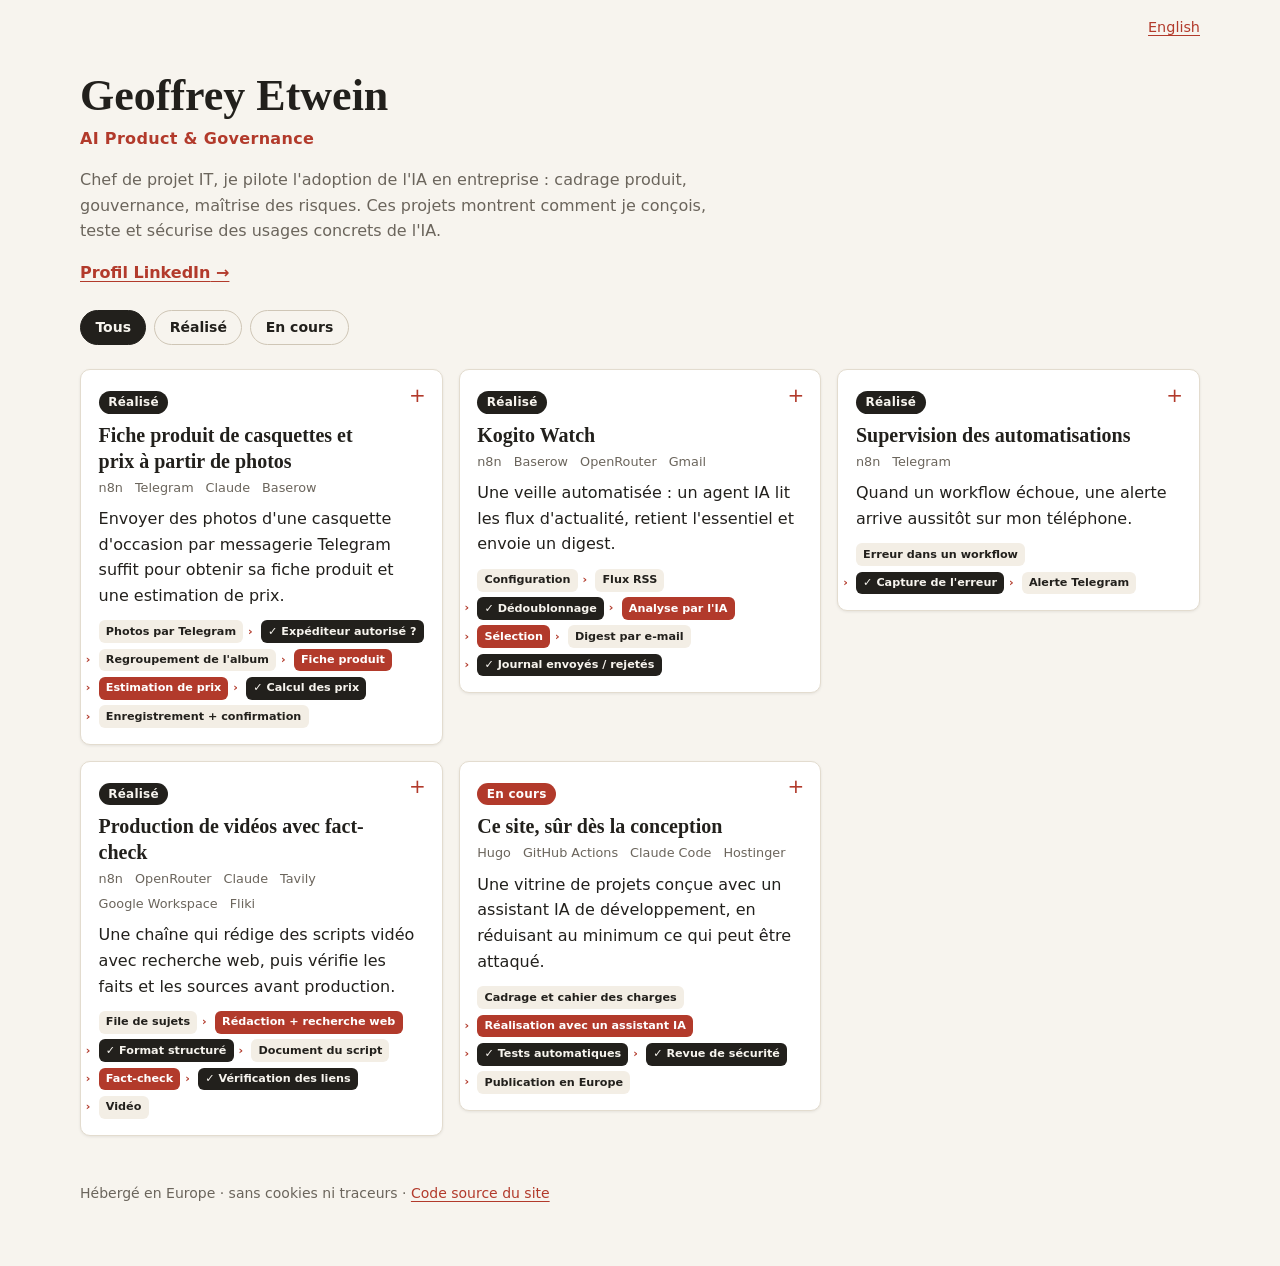
==== fr/index.html @ 40e13b7a "Publication de 9a8e6d4" ====
<!doctype html>
<html lang="fr">
<head>
  <meta charset="utf-8">
  <meta name="viewport" content="width=device-width, initial-scale=1">
  <title>Geoffrey Etwein · AI Product &amp; Governance</title>
  <meta name="description" content="Chef de projet IT, je pilote l&#39;adoption de l&#39;IA en entreprise : cadrage produit, gouvernance, maîtrise des risques. Ces projets montrent comment je conçois, teste et sécurise des usages concrets de l&#39;IA.">
  <meta name="referrer" content="strict-origin-when-cross-origin">
  <link rel="stylesheet" href="/css/site.css">
  <link rel="alternate" hreflang="fr" href="/fr/">
  <link rel="alternate" hreflang="en" href="/en/">
	<meta name="generator" content="Hugo 0.168.0">
</head>
<body>
  <nav class="langue">
    <a href="/en/" hreflang="en" lang="en">English</a>
  </nav>
  <header class="entete">
  <h1>Geoffrey Etwein</h1>
  <p class="entete__titre">AI Product &amp; Governance</p>
  <p class="entete__texte">Chef de projet IT, je pilote l&#39;adoption de l&#39;IA en entreprise : cadrage produit, gouvernance, maîtrise des risques. Ces projets montrent comment je conçois, teste et sécurise des usages concrets de l&#39;IA.</p>
  <a class="entete__lien" href="https://www.linkedin.com/in/geoffrey-etwein/" rel="noopener noreferrer me">Profil LinkedIn</a>
</header>
<main>
  <input type="radio" name="filtre" id="f-tous" class="filtre__choix" checked>
<input type="radio" name="filtre" id="f-realise" class="filtre__choix">
<input type="radio" name="filtre" id="f-en-cours" class="filtre__choix">
<div class="filtre" role="group" aria-label="Filtrer par statut">
  <label for="f-tous">Tous</label>
  <label for="f-realise">Réalisé</label>
  <label for="f-en-cours">En cours</label>
</div>

  <section class="grille">
    <details class="tuile" data-statut="realise">
  <summary class="tuile__resume-bloc">
    <span class="badge badge--realise">Réalisé</span>
    <h2 class="tuile__titre">Fiche produit de casquettes et prix à partir de photos</h2>
    <ul class="outils"><li>n8n</li><li>Telegram</li><li>Claude</li><li>Baserow</li></ul>
    <p class="tuile__resume">Envoyer des photos d&#39;une casquette d&#39;occasion par messagerie Telegram suffit pour obtenir sa fiche produit et une estimation de prix.</p>
    <ol class="schema schema--compact" aria-hidden="true">
  <li class="etape etape--normal">Photos par Telegram</li>
  <li class="etape etape--controle">✓ Expéditeur autorisé ?</li>
  <li class="etape etape--normal">Regroupement de l&#39;album</li>
  <li class="etape etape--ia">Fiche produit</li>
  <li class="etape etape--ia">Estimation de prix</li>
  <li class="etape etape--controle">✓ Calcul des prix</li>
  <li class="etape etape--normal">Enregistrement &#43; confirmation</li>
</ol>

  </summary>
  <div class="tuile__corps">
    <ol class="schema" aria-label="Étapes du projet">
  <li class="etape etape--normal">Photos par Telegram</li>
  <li class="etape etape--controle">✓ Expéditeur autorisé ?</li>
  <li class="etape etape--normal">Regroupement de l&#39;album</li>
  <li class="etape etape--ia">Fiche produit</li>
  <li class="etape etape--ia">Estimation de prix</li>
  <li class="etape etape--controle">✓ Calcul des prix</li>
  <li class="etape etape--normal">Enregistrement &#43; confirmation</li>
</ol>

    <section class="bloc bloc--probleme">
      <h3>Problème</h3>
      <p>Pour un vendeur d&rsquo;articles d&rsquo;occasion, rédiger chaque fiche produit et fixer un prix est long et répétitif.</p>
    </section>
    <section class="bloc bloc--solution">
      <h3>Solution</h3>
      <p>Le vendeur envoie les photos d&rsquo;un article par Telegram. Le workflow attend que tout l&rsquo;album soit reçu, puis un modèle d&rsquo;IA rédige la fiche produit et propose une estimation. Les prix finaux sont calculés par des règles fixes, la fiche est enregistrée en base avec un code interne, et une confirmation est renvoyée au vendeur.</p>
    </section>
    <section class="bloc bloc--risques">
      <h3>Risques &amp; garde-fous</h3>
      <ul>
<li><strong>Accès non autorisé</strong> → seuls les expéditeurs autorisés peuvent déclencher le workflow.</li>
<li><strong>Prix fantaisiste de l&rsquo;IA</strong> → l&rsquo;IA estime, mais le prix final est calculé par des règles déterministes.</li>
<li><strong>Erreur non vue</strong> → le vendeur reçoit une confirmation et garde la main sur la mise en vente.</li>
<li><strong>Données résiduelles</strong> → les données temporaires de l&rsquo;album sont supprimées après traitement.</li>
</ul>
    </section>
    <section class="bloc bloc--resultat">
      <h3>Résultat</h3>
      <p>La création d&rsquo;une fiche passe d&rsquo;une tâche manuelle à un simple envoi de photos, avec un humain qui valide.</p>
    </section>
    <section class="bloc bloc--lecons">
      <h3>Ce que j&#39;en retiens</h3>
      <p>L&rsquo;IA est excellente pour décrire, moins fiable pour chiffrer : la combiner avec des règles explicites donne le meilleur des deux.</p>
    </section>
  </div>
</details>

    <details class="tuile" data-statut="realise">
  <summary class="tuile__resume-bloc">
    <span class="badge badge--realise">Réalisé</span>
    <h2 class="tuile__titre">Kogito Watch</h2>
    <ul class="outils"><li>n8n</li><li>Baserow</li><li>OpenRouter</li><li>Gmail</li></ul>
    <p class="tuile__resume">Une veille automatisée : un agent IA lit les flux d&#39;actualité, retient l&#39;essentiel et envoie un digest.</p>
    <ol class="schema schema--compact" aria-hidden="true">
  <li class="etape etape--normal">Configuration</li>
  <li class="etape etape--normal">Flux RSS</li>
  <li class="etape etape--controle">✓ Dédoublonnage</li>
  <li class="etape etape--ia">Analyse par l&#39;IA</li>
  <li class="etape etape--ia">Sélection</li>
  <li class="etape etape--normal">Digest par e-mail</li>
  <li class="etape etape--controle">✓ Journal envoyés / rejetés</li>
</ol>

  </summary>
  <div class="tuile__corps">
    <ol class="schema" aria-label="Étapes du projet">
  <li class="etape etape--normal">Configuration</li>
  <li class="etape etape--normal">Flux RSS</li>
  <li class="etape etape--controle">✓ Dédoublonnage</li>
  <li class="etape etape--ia">Analyse par l&#39;IA</li>
  <li class="etape etape--ia">Sélection</li>
  <li class="etape etape--normal">Digest par e-mail</li>
  <li class="etape etape--controle">✓ Journal envoyés / rejetés</li>
</ol>

    <section class="bloc bloc--probleme">
      <h3>Problème</h3>
      <p>Suivre l&rsquo;actualité de plusieurs sources prend du temps, et la plupart des articles ne sont pas pertinents.</p>
    </section>
    <section class="bloc bloc--solution">
      <h3>Solution</h3>
      <p>Un workflow planifié lit les sources déclarées dans une base Baserow, écarte les articles déjà traités, puis demande à un modèle de langage d&rsquo;analyser chaque article et de décider s&rsquo;il mérite d&rsquo;être lu. Les articles retenus sont regroupés dans un digest envoyé par e-mail aux destinataires configurés.</p>
    </section>
    <section class="bloc bloc--risques">
      <h3>Risques &amp; garde-fous</h3>
      <ul>
<li><strong>Pertinence mal jugée par l&rsquo;IA</strong> → chaque article rejeté est enregistré avec la décision, ce qui permet de contrôler les choix de l&rsquo;IA a posteriori.</li>
<li><strong>Doublons et répétitions</strong> → les articles déjà envoyés sont mémorisés et filtrés avant l&rsquo;analyse.</li>
<li><strong>Silence ambigu</strong> → un digest vide est envoyé quand rien n&rsquo;est retenu : on sait que la veille a tourné.</li>
<li><strong>Modifications risquées</strong> → sources, destinataires et jour d&rsquo;envoi se règlent dans la base, sans toucher au workflow.</li>
</ul>
    </section>
    <section class="bloc bloc--resultat">
      <h3>Résultat</h3>
      <p>Une veille quotidienne qui tourne seule, avec une trace de chaque décision de l&rsquo;IA.</p>
    </section>
    <section class="bloc bloc--lecons">
      <h3>Ce que j&#39;en retiens</h3>
      <p>Sept versions ont été nécessaires : un agent IA se règle par itérations courtes sur de vraies données. Garder une trace des rejets est ce qui rend l&rsquo;outil digne de confiance.</p>
    </section>
  </div>
</details>

    <details class="tuile" data-statut="realise">
  <summary class="tuile__resume-bloc">
    <span class="badge badge--realise">Réalisé</span>
    <h2 class="tuile__titre">Supervision des automatisations</h2>
    <ul class="outils"><li>n8n</li><li>Telegram</li></ul>
    <p class="tuile__resume">Quand un workflow échoue, une alerte arrive aussitôt sur mon téléphone.</p>
    <ol class="schema schema--compact" aria-hidden="true">
  <li class="etape etape--normal">Erreur dans un workflow</li>
  <li class="etape etape--controle">✓ Capture de l&#39;erreur</li>
  <li class="etape etape--normal">Alerte Telegram</li>
</ol>

  </summary>
  <div class="tuile__corps">
    <ol class="schema" aria-label="Étapes du projet">
  <li class="etape etape--normal">Erreur dans un workflow</li>
  <li class="etape etape--controle">✓ Capture de l&#39;erreur</li>
  <li class="etape etape--normal">Alerte Telegram</li>
</ol>

    <section class="bloc bloc--probleme">
      <h3>Problème</h3>
      <p>Une automatisation qui échoue en silence est pire qu&rsquo;une absence d&rsquo;automatisation : on croit que le travail est fait.</p>
    </section>
    <section class="bloc bloc--solution">
      <h3>Solution</h3>
      <p>Un workflow d&rsquo;erreur dédié est déclenché par n8n dès qu&rsquo;un workflow qui y est rattaché échoue. Il envoie aussitôt une alerte sur Telegram avec le nom du workflow et l&rsquo;erreur.</p>
    </section>
    <section class="bloc bloc--risques">
      <h3>Risques &amp; garde-fous</h3>
      <ul>
<li><strong>Échec silencieux</strong> → chaque erreur d&rsquo;un workflow supervisé produit une alerte immédiate.</li>
<li><strong>Angle mort</strong> → cette alerte ne couvre pas une panne de n8n lui-même : une surveillance externe reste à ajouter.</li>
<li><strong>Diagnostic lent</strong> → l&rsquo;alerte indique quel workflow a échoué et pourquoi.</li>
</ul>
    </section>
    <section class="bloc bloc--resultat">
      <h3>Résultat</h3>
      <p>Les incidents sont signalés dès qu&rsquo;ils surviennent, au lieu d&rsquo;être découverts par hasard.</p>
    </section>
    <section class="bloc bloc--lecons">
      <h3>Ce que j&#39;en retiens</h3>
      <p>La supervision n&rsquo;est pas un ajout de fin de projet : c&rsquo;est la première chose à mettre en place avant d&rsquo;automatiser quoi que ce soit d&rsquo;important.</p>
    </section>
  </div>
</details>

    <details class="tuile" data-statut="realise">
  <summary class="tuile__resume-bloc">
    <span class="badge badge--realise">Réalisé</span>
    <h2 class="tuile__titre">Production de vidéos avec fact-check</h2>
    <ul class="outils"><li>n8n</li><li>OpenRouter</li><li>Claude</li><li>Tavily</li><li>Google Workspace</li><li>Fliki</li></ul>
    <p class="tuile__resume">Une chaîne qui rédige des scripts vidéo avec recherche web, puis vérifie les faits et les sources avant production.</p>
    <ol class="schema schema--compact" aria-hidden="true">
  <li class="etape etape--normal">File de sujets</li>
  <li class="etape etape--ia">Rédaction &#43; recherche web</li>
  <li class="etape etape--controle">✓ Format structuré</li>
  <li class="etape etape--normal">Document du script</li>
  <li class="etape etape--ia">Fact-check</li>
  <li class="etape etape--controle">✓ Vérification des liens</li>
  <li class="etape etape--normal">Vidéo</li>
</ol>

  </summary>
  <div class="tuile__corps">
    <ol class="schema" aria-label="Étapes du projet">
  <li class="etape etape--normal">File de sujets</li>
  <li class="etape etape--ia">Rédaction &#43; recherche web</li>
  <li class="etape etape--controle">✓ Format structuré</li>
  <li class="etape etape--normal">Document du script</li>
  <li class="etape etape--ia">Fact-check</li>
  <li class="etape etape--controle">✓ Vérification des liens</li>
  <li class="etape etape--normal">Vidéo</li>
</ol>

    <section class="bloc bloc--probleme">
      <h3>Problème</h3>
      <p>Produire régulièrement des vidéos pour plusieurs chaînes demande beaucoup de rédaction, et un texte généré par IA peut contenir des erreurs factuelles.</p>
    </section>
    <section class="bloc bloc--solution">
      <h3>Solution</h3>
      <p>Les sujets sont placés dans une file d&rsquo;attente (tableur). Un agent IA rédige le script complet en s&rsquo;appuyant sur une recherche web, au format imposé, puis le dépose dans un document. Un second workflow relit chaque script : un agent vérifie les affirmations, liste ses sources, et chaque lien est testé avant que le script ne passe au statut « vérifié ».</p>
    </section>
    <section class="bloc bloc--risques">
      <h3>Risques &amp; garde-fous</h3>
      <ul>
<li><strong>Hallucinations</strong> → un fact-check séparé de la rédaction, avec sources citées pour chaque fait.</li>
<li><strong>Sources inventées ou mortes</strong> → chaque lien cité est testé automatiquement et son état est consigné.</li>
<li><strong>Sortie inexploitable</strong> → la réponse de l&rsquo;IA doit respecter un format structuré ; en cas d&rsquo;échec, une alerte est envoyée.</li>
<li><strong>Perte de suivi</strong> → chaque sujet porte un statut (à faire, en cours, terminé, vérifié).</li>
</ul>
    </section>
    <section class="bloc bloc--resultat">
      <h3>Résultat</h3>
      <p>Une chaîne de production où chaque script est rédigé, tracé et vérifié avant de devenir une vidéo.</p>
    </section>
    <section class="bloc bloc--lecons">
      <h3>Ce que j&#39;en retiens</h3>
      <p>La première version comptait 26 nœuds et était fragile ; la version simplifiée à 17 nœuds est plus simple à maintenir. Séparer « rédiger » et « vérifier » en deux agents distincts est un principe que je réutiliserais partout.</p>
    </section>
  </div>
</details>

    <details class="tuile" data-statut="en-cours">
  <summary class="tuile__resume-bloc">
    <span class="badge badge--en-cours">En cours</span>
    <h2 class="tuile__titre">Ce site, sûr dès la conception</h2>
    <ul class="outils"><li>Hugo</li><li>GitHub Actions</li><li>Claude Code</li><li>Hostinger</li></ul>
    <p class="tuile__resume">Une vitrine de projets conçue avec un assistant IA de développement, en réduisant au minimum ce qui peut être attaqué.</p>
    <ol class="schema schema--compact" aria-hidden="true">
  <li class="etape etape--normal">Cadrage et cahier des charges</li>
  <li class="etape etape--ia">Réalisation avec un assistant IA</li>
  <li class="etape etape--controle">✓ Tests automatiques</li>
  <li class="etape etape--controle">✓ Revue de sécurité</li>
  <li class="etape etape--normal">Publication en Europe</li>
</ol>

  </summary>
  <div class="tuile__corps">
    <ol class="schema" aria-label="Étapes du projet">
  <li class="etape etape--normal">Cadrage et cahier des charges</li>
  <li class="etape etape--ia">Réalisation avec un assistant IA</li>
  <li class="etape etape--controle">✓ Tests automatiques</li>
  <li class="etape etape--controle">✓ Revue de sécurité</li>
  <li class="etape etape--normal">Publication en Europe</li>
</ol>

    <section class="bloc bloc--probleme">
      <h3>Problème</h3>
      <p>Présenter mes projets à des recruteurs sans que la vitrine elle-même devienne un risque, au moment où les failles liées à l&rsquo;IA et à la chaîne logicielle se multiplient.</p>
    </section>
    <section class="bloc bloc--solution">
      <h3>Solution</h3>
      <p>Un site statique bilingue généré par Hugo : chaque projet est un simple fichier texte, vérifié automatiquement avant publication. Le site est conçu et réalisé avec un assistant IA de développement, encadré par un cahier des charges, des tests et une revue de sécurité.</p>
    </section>
    <section class="bloc bloc--risques">
      <h3>Risques &amp; garde-fous</h3>
      <ul>
<li><strong>Chaîne d&rsquo;approvisionnement logicielle</strong> → un seul outil de génération, sans dépendances npm ; versions figées et vérifiées par empreinte.</li>
<li><strong>Injection de code (XSS)</strong> → aucun JavaScript et une politique de sécurité (CSP) qui interdit tout script.</li>
<li><strong>Exposition de données</strong> → aucun formulaire, cookie ni traceur ; aucune donnée interne publiée, avec un contrôle automatique.</li>
<li><strong>Code produit par l&rsquo;IA</strong> → chaque étape est testée avant d&rsquo;être acceptée, puis l&rsquo;ensemble est relu.</li>
</ul>
    </section>
    <section class="bloc bloc--resultat">
      <h3>Résultat</h3>
      <p>Site terminé et testé localement ; mise en ligne en Europe à venir.</p>
    </section>
  </div>
</details>

  </section>
</main>
<footer class="pied">
  <p>Hébergé en Europe · sans cookies ni traceurs · <a href="https://github.com/Djoff/portfolio-ia" rel="noopener noreferrer">Code source du site</a></p>
</footer>

</body>
</html>
---- css/site.css ----
/* Portfolio IA — style « éditorial suisse ».
   Aucune police téléchargée, aucune ressource externe (voir la CSP dans .htaccess). */

:root {
  --fond: #f7f4ee;
  --texte: #22201c;
  --texte-doux: #6b655c;
  --accent: #b23a2b;
  --sur-accent: #ffffff;
  --tuile: #ffffff;
  --etape: #f3eee5;
  --controle: #22201c;
  --sur-controle: #f7f4ee;
  --bordure: #e3dccf;
  --pointilles: #cfc6b6;
  --encadre: #faf6f0;
  --ombre: 0 1px 3px rgba(0, 0, 0, 0.08);

  --serif: Georgia, "Times New Roman", serif;
  --sans: system-ui, -apple-system, "Segoe UI", Roboto, sans-serif;

  color-scheme: light dark;
}

@media (prefers-color-scheme: dark) {
  :root {
    --fond: #1c1a17;
    --texte: #ece6db;
    --texte-doux: #b3ab9e;
    --accent: #e07a62;
    --sur-accent: #1c1a17;
    --tuile: #24211d;
    --etape: #2f2b25;
    --controle: #ece6db;
    --sur-controle: #1c1a17;
    --bordure: #3a352e;
    --pointilles: #4a443b;
    --encadre: #2a2621;
    --ombre: none;
  }
}

*,
*::before,
*::after {
  box-sizing: border-box;
}

body {
  margin: 0;
  background: var(--fond);
  color: var(--texte);
  font-family: var(--sans);
  font-size: 1rem;
  line-height: 1.6;
  -webkit-text-size-adjust: 100%;
}

a {
  color: var(--accent);
  text-underline-offset: 0.2em;
}

:focus-visible {
  outline: 3px solid var(--accent);
  outline-offset: 3px;
  border-radius: 4px;
}

/* ---------- Mise en page ---------- */

.langue,
.entete,
main,
.pied {
  max-width: 72rem;
  margin-inline: auto;
  padding-inline: 1rem;
}

.langue {
  display: flex;
  justify-content: flex-end;
  padding-top: 1rem;
  font-size: 0.9rem;
}

.entete {
  padding-block: 2rem 1.5rem;
}

.entete h1 {
  font-family: var(--serif);
  font-weight: 600;
  font-size: clamp(2rem, 6vw, 2.75rem);
  line-height: 1.15;
  margin: 0;
}

.entete__titre {
  margin: 0.25rem 0 0;
  color: var(--accent);
  font-weight: 600;
  letter-spacing: 0.02em;
}

.entete__texte {
  max-width: 40rem;
  margin: 1rem 0;
  color: var(--texte-doux);
}

.entete__lien {
  font-weight: 600;
}

.entete__lien::after {
  content: " →";
}

.pied {
  padding-block: 2rem 3rem;
  color: var(--texte-doux);
  font-size: 0.875rem;
}

/* ---------- Filtre (CSS pur) ---------- */

.filtre__choix {
  position: absolute;
  width: 1px;
  height: 1px;
  overflow: hidden;
  clip-path: inset(50%);
  white-space: nowrap;
}

.filtre {
  display: flex;
  flex-wrap: wrap;
  gap: 0.5rem;
  margin-bottom: 1.5rem;
}

.filtre label {
  cursor: pointer;
  padding: 0.35rem 0.9rem;
  border: 1px solid var(--pointilles);
  border-radius: 999px;
  font-size: 0.875rem;
  font-weight: 600;
}

#f-tous:checked ~ .filtre label[for="f-tous"],
#f-realise:checked ~ .filtre label[for="f-realise"],
#f-en-cours:checked ~ .filtre label[for="f-en-cours"],
#f-a-venir:checked ~ .filtre label[for="f-a-venir"] {
  background: var(--texte);
  border-color: var(--texte);
  color: var(--fond);
}

#f-tous:focus-visible ~ .filtre label[for="f-tous"],
#f-realise:focus-visible ~ .filtre label[for="f-realise"],
#f-en-cours:focus-visible ~ .filtre label[for="f-en-cours"],
#f-a-venir:focus-visible ~ .filtre label[for="f-a-venir"] {
  outline: 3px solid var(--accent);
  outline-offset: 3px;
}

#f-realise:checked ~ .grille .tuile:not([data-statut="realise"]),
#f-en-cours:checked ~ .grille .tuile:not([data-statut="en-cours"]),
#f-a-venir:checked ~ .grille .tuile:not([data-statut="a-venir"]) {
  display: none;
}

/* ---------- Grille et tuiles ---------- */

.grille {
  display: grid;
  grid-template-columns: repeat(auto-fill, minmax(min(18rem, 100%), 1fr));
  gap: 1rem;
  align-items: start;
}

.tuile {
  background: var(--tuile);
  border: 1px solid var(--bordure);
  border-radius: 10px;
  box-shadow: var(--ombre);
  min-width: 0;
}

.tuile[open] {
  grid-column: 1 / -1;
}

.tuile[data-statut="a-venir"] {
  background: transparent;
  border-style: dashed;
  border-color: var(--pointilles);
  box-shadow: none;
}

.tuile summary {
  display: block;
  list-style: none;
  cursor: pointer;
  padding: 1.1rem 1.1rem 1rem;
  position: relative;
}

.tuile summary::-webkit-details-marker {
  display: none;
}

.tuile summary::after {
  content: "+";
  position: absolute;
  top: 0.9rem;
  right: 1rem;
  font-size: 1.25rem;
  line-height: 1;
  color: var(--accent);
}

.tuile[open] summary::after {
  content: "−";
}

.tuile[open] .schema--compact {
  display: none;
}

.tuile__titre {
  font-family: var(--serif);
  font-weight: 600;
  font-size: 1.25rem;
  line-height: 1.3;
  margin: 0.5rem 2rem 0.25rem 0;
  overflow-wrap: anywhere;
}

.tuile__resume {
  margin: 0.5rem 0 0;
}

.badge {
  display: inline-block;
  padding: 0.1rem 0.6rem;
  border-radius: 999px;
  font-size: 0.75rem;
  font-weight: 700;
  letter-spacing: 0.02em;
}

.badge--realise {
  background: var(--texte);
  color: var(--fond);
}

.badge--en-cours {
  background: var(--accent);
  color: var(--sur-accent);
}

.badge--a-venir {
  border: 1px solid var(--pointilles);
  color: var(--texte-doux);
}

.outils {
  display: flex;
  flex-wrap: wrap;
  gap: 0.25rem 0.75rem;
  list-style: none;
  margin: 0;
  padding: 0;
  font-size: 0.8rem;
  color: var(--texte-doux);
}

.tuile__corps {
  padding: 0 1.1rem 1.25rem;
  max-width: 48rem;
}

/* ---------- Schéma des étapes ---------- */

.schema {
  display: flex;
  flex-wrap: wrap;
  gap: 0.5rem 1.4rem;
  list-style: none;
  margin: 1rem 0;
  padding: 0;
}

.etape {
  position: relative;
  padding: 0.35rem 0.7rem;
  border-radius: 6px;
  background: var(--etape);
  font-size: 0.85rem;
  font-weight: 600;
  overflow-wrap: anywhere;
}

.etape + .etape::before {
  content: "›";
  position: absolute;
  left: -1rem;
  top: 50%;
  transform: translateY(-50%);
  color: var(--accent);
  font-weight: 700;
}

.etape--ia {
  background: var(--accent);
  color: var(--sur-accent);
}

.etape--controle {
  background: var(--controle);
  color: var(--sur-controle);
}

.schema--compact {
  gap: 0.35rem 1.1rem;
  margin: 0.75rem 0 0;
}

.schema--compact .etape {
  padding: 0.15rem 0.45rem;
  font-size: 0.7rem;
}

.schema--compact .etape + .etape::before {
  left: -0.8rem;
}

/* ---------- Sections du détail ---------- */

.bloc {
  margin-top: 1rem;
}

.bloc h3 {
  margin: 0 0 0.25rem;
  font-size: 0.75rem;
  letter-spacing: 0.08em;
  text-transform: uppercase;
  color: var(--accent);
}

.bloc p {
  margin: 0 0 0.5rem;
}

.bloc--risques {
  border-left: 3px solid var(--accent);
  background: var(--encadre);
  padding: 0.6rem 0.9rem;
  border-radius: 0 6px 6px 0;
}

@media (prefers-reduced-motion: reduce) {
  *,
  *::before,
  *::after {
    transition: none !important;
    animation: none !important;
    scroll-behavior: auto !important;
  }
}
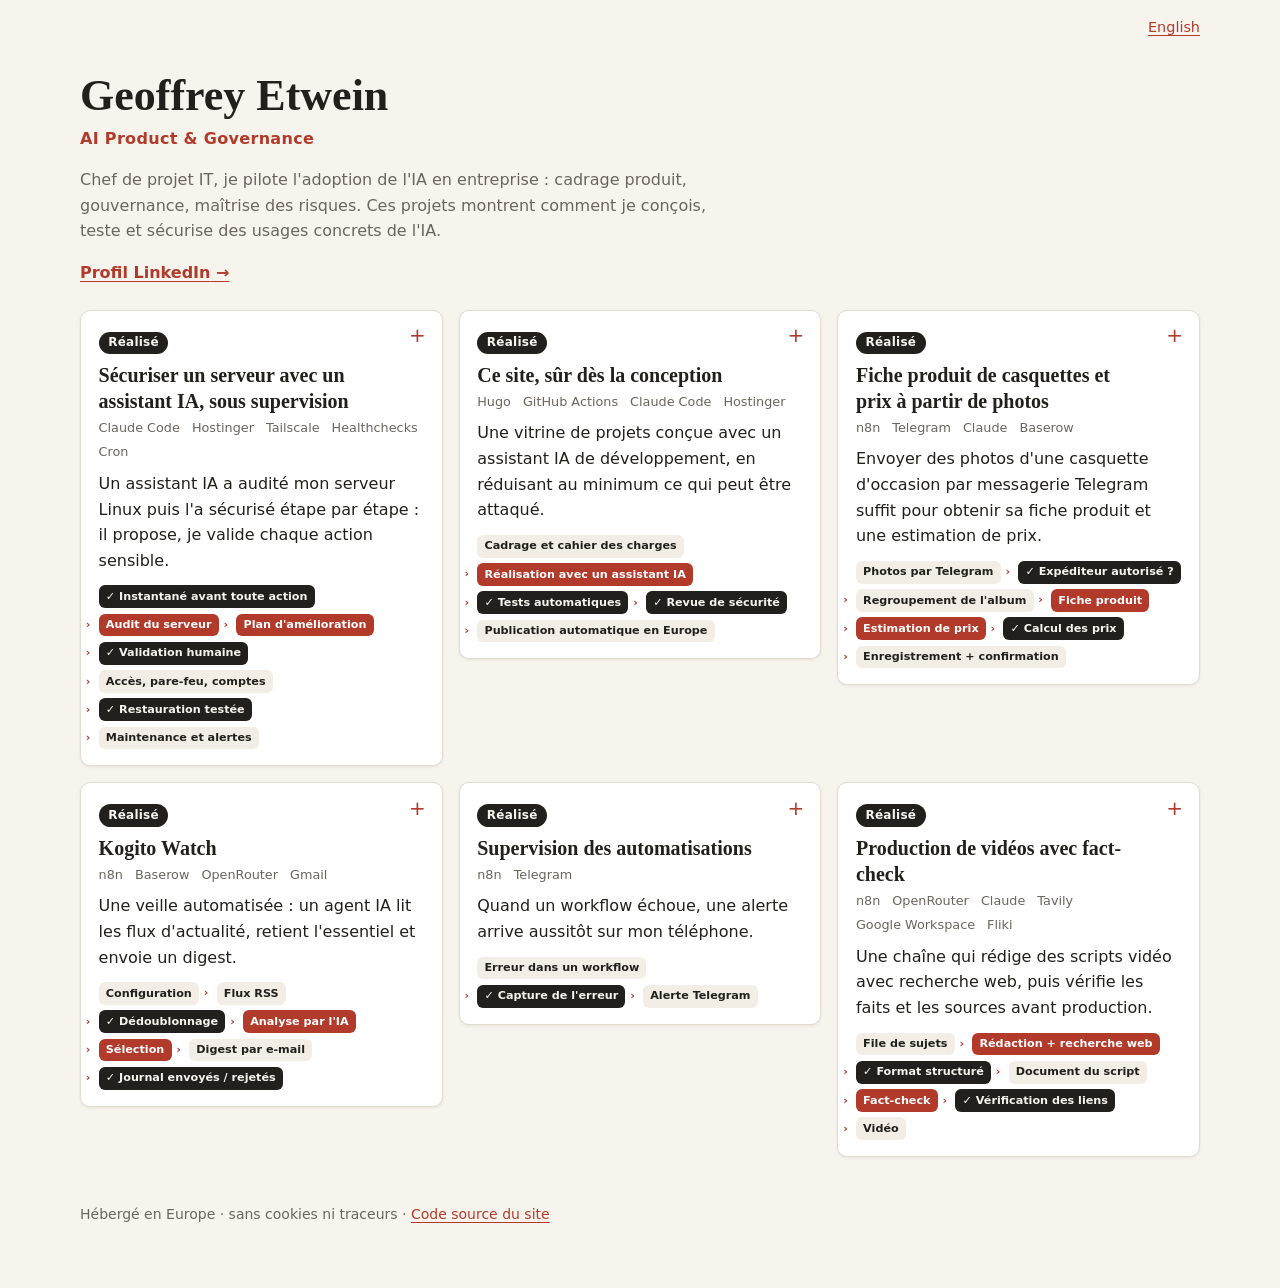
==== commit 087fa9e2: "Publication de 01f15c4" ====
--- a/fr/index.html
+++ b/fr/index.html
@@ -22,16 +22,120 @@
   <a class="entete__lien" href="https://www.linkedin.com/in/geoffrey-etwein/" rel="noopener noreferrer me">Profil LinkedIn</a>
 </header>
 <main>
-  <input type="radio" name="filtre" id="f-tous" class="filtre__choix" checked>
-<input type="radio" name="filtre" id="f-realise" class="filtre__choix">
-<input type="radio" name="filtre" id="f-en-cours" class="filtre__choix">
-<div class="filtre" role="group" aria-label="Filtrer par statut">
-  <label for="f-tous">Tous</label>
-  <label for="f-realise">Réalisé</label>
-  <label for="f-en-cours">En cours</label>
-</div>
-
   <section class="grille">
+    <details class="tuile" data-statut="realise">
+  <summary class="tuile__resume-bloc">
+    <span class="badge badge--realise">Réalisé</span>
+    <h2 class="tuile__titre">Sécuriser un serveur avec un assistant IA, sous supervision</h2>
+    <ul class="outils"><li>Claude Code</li><li>Hostinger</li><li>Tailscale</li><li>Healthchecks</li><li>Cron</li></ul>
+    <p class="tuile__resume">Un assistant IA a audité mon serveur Linux puis l&#39;a sécurisé étape par étape : il propose, je valide chaque action sensible.</p>
+    <ol class="schema schema--compact" aria-hidden="true">
+  <li class="etape etape--controle">✓ Instantané avant toute action</li>
+  <li class="etape etape--ia">Audit du serveur</li>
+  <li class="etape etape--ia">Plan d&#39;amélioration</li>
+  <li class="etape etape--controle">✓ Validation humaine</li>
+  <li class="etape etape--normal">Accès, pare-feu, comptes</li>
+  <li class="etape etape--controle">✓ Restauration testée</li>
+  <li class="etape etape--normal">Maintenance et alertes</li>
+</ol>
+
+  </summary>
+  <div class="tuile__corps">
+    <ol class="schema" aria-label="Étapes du projet">
+  <li class="etape etape--controle">✓ Instantané avant toute action</li>
+  <li class="etape etape--ia">Audit du serveur</li>
+  <li class="etape etape--ia">Plan d&#39;amélioration</li>
+  <li class="etape etape--controle">✓ Validation humaine</li>
+  <li class="etape etape--normal">Accès, pare-feu, comptes</li>
+  <li class="etape etape--controle">✓ Restauration testée</li>
+  <li class="etape etape--normal">Maintenance et alertes</li>
+</ol>
+
+    <section class="bloc bloc--probleme">
+      <h3>Problème</h3>
+      <p>Mon serveur héberge mes automatisations (n8n, Baserow), mais je maîtrise peu l&rsquo;administration Linux et les bonnes pratiques de sécurité. L&rsquo;audit l&rsquo;a confirmé : accès d&rsquo;administration ouvert à tout Internet, connexion par mot de passe acceptée, pare-feu inactif, deux comptes administrateurs et 62 mises à jour en attente.</p>
+    </section>
+    <section class="bloc bloc--solution">
+      <h3>Solution</h3>
+      <p>Un assistant IA de développement a pris la main sur le serveur, sous ma supervision. Il a d&rsquo;abord réalisé un audit en lecture seule, puis proposé un plan d&rsquo;amélioration, appliqué étape par étape après ma validation :</p>
+<ul>
+<li>accès d&rsquo;administration uniquement par un réseau privé, avec une clé et sans mot de passe ; les tentatives répétées sont bloquées automatiquement ;</li>
+<li>pare-feu actif : seuls le trafic web et le réseau privé passent ;</li>
+<li>un seul compte administrateur, le compte d&rsquo;origine étant désactivé ;</li>
+<li>sauvegardes hors site vérifiées chaque semaine, et restauration réellement testée ;</li>
+<li>mises à jour installées automatiquement tous les 15 jours, avec une alerte si une tâche échoue ou ne se lance pas.</li>
+</ul>
+    </section>
+    <section class="bloc bloc--risques">
+      <h3>Risques &amp; garde-fous</h3>
+      <ul>
+<li><strong>Action destructrice de l&rsquo;IA</strong> → l&rsquo;IA propose et j&rsquo;approuve chaque étape cruciale ; un instantané complet du serveur est pris avant toute modification.</li>
+<li><strong>Perte d&rsquo;accès au serveur</strong> → chaque nouvel accès est testé avant de fermer l&rsquo;ancien ; un accès de secours reste possible par la console de l&rsquo;hébergeur.</li>
+<li><strong>Fuite de secrets</strong> → aucun mot de passe ni aucune clé n&rsquo;est transmis à l&rsquo;IA : je les saisis moi-même dans le terminal.</li>
+<li><strong>Service interrompu</strong> → les scripts s&rsquo;arrêtent au moindre doute, sans rien modifier ; n8n et Baserow sont contrôlés après chaque étape.</li>
+<li><strong>Faux sentiment de sécurité</strong> → une sauvegarde n&rsquo;est jugée fiable qu&rsquo;après une vraie restauration ; une alerte se déclenche si une tâche automatique échoue ou se tait.</li>
+</ul>
+    </section>
+    <section class="bloc bloc--resultat">
+      <h3>Résultat</h3>
+      <p>En une séance, le serveur est passé d&rsquo;exposé à durci, sans interruption notable de service. Il se maintient désormais à jour tout seul, et je suis prévenu si quelque chose cloche.</p>
+    </section>
+    <section class="bloc bloc--lecons">
+      <h3>Ce que j&#39;en retiens</h3>
+      <p>Une IA peut compenser un manque de compétences techniques, à condition de garder la décision. En validant chaque étape, j&rsquo;ai aussi compris ce qui était fait, et pourquoi.</p>
+    </section>
+  </div>
+</details>
+
+    <details class="tuile" data-statut="realise">
+  <summary class="tuile__resume-bloc">
+    <span class="badge badge--realise">Réalisé</span>
+    <h2 class="tuile__titre">Ce site, sûr dès la conception</h2>
+    <ul class="outils"><li>Hugo</li><li>GitHub Actions</li><li>Claude Code</li><li>Hostinger</li></ul>
+    <p class="tuile__resume">Une vitrine de projets conçue avec un assistant IA de développement, en réduisant au minimum ce qui peut être attaqué.</p>
+    <ol class="schema schema--compact" aria-hidden="true">
+  <li class="etape etape--normal">Cadrage et cahier des charges</li>
+  <li class="etape etape--ia">Réalisation avec un assistant IA</li>
+  <li class="etape etape--controle">✓ Tests automatiques</li>
+  <li class="etape etape--controle">✓ Revue de sécurité</li>
+  <li class="etape etape--normal">Publication automatique en Europe</li>
+</ol>
+
+  </summary>
+  <div class="tuile__corps">
+    <ol class="schema" aria-label="Étapes du projet">
+  <li class="etape etape--normal">Cadrage et cahier des charges</li>
+  <li class="etape etape--ia">Réalisation avec un assistant IA</li>
+  <li class="etape etape--controle">✓ Tests automatiques</li>
+  <li class="etape etape--controle">✓ Revue de sécurité</li>
+  <li class="etape etape--normal">Publication automatique en Europe</li>
+</ol>
+
+    <section class="bloc bloc--probleme">
+      <h3>Problème</h3>
+      <p>Présenter mes projets à des recruteurs sans que la vitrine elle-même devienne un risque, au moment où les failles liées à l&rsquo;IA et à la chaîne logicielle se multiplient.</p>
+    </section>
+    <section class="bloc bloc--solution">
+      <h3>Solution</h3>
+      <p>Un site statique bilingue généré par Hugo : chaque projet est un simple fichier texte, vérifié automatiquement avant publication. Le site est conçu et réalisé avec un assistant IA de développement, encadré par un cahier des charges, des tests et une revue de sécurité. La publication est automatique : chaque modification est testée, puis mise en ligne sans intervention manuelle.</p>
+    </section>
+    <section class="bloc bloc--risques">
+      <h3>Risques &amp; garde-fous</h3>
+      <ul>
+<li><strong>Chaîne d&rsquo;approvisionnement logicielle</strong> → un seul outil de génération, sans dépendances npm ; versions figées et vérifiées par empreinte.</li>
+<li><strong>Injection de code (XSS)</strong> → aucun JavaScript et une politique de sécurité (CSP) qui interdit tout script.</li>
+<li><strong>Exposition de données</strong> → aucun formulaire, cookie ni traceur ; aucune donnée interne publiée, avec un contrôle automatique.</li>
+<li><strong>Code produit par l&rsquo;IA</strong> → chaque étape est testée avant d&rsquo;être acceptée, puis l&rsquo;ensemble est relu.</li>
+<li><strong>Mise en ligne d&rsquo;une version défaillante</strong> → la publication n&rsquo;a lieu que si tous les tests sont verts ; sinon, l&rsquo;ancienne version reste en ligne. L&rsquo;hébergeur lit le site publié, sans aucun accès en écriture au code.</li>
+</ul>
+    </section>
+    <section class="bloc bloc--resultat">
+      <h3>Résultat</h3>
+      <p>Site en ligne, noté A+ par securityheaders.com et Mozilla Observatory. Ajouter un projet revient à déposer un fichier texte : il est en ligne une à deux minutes plus tard.</p>
+    </section>
+  </div>
+</details>
+
     <details class="tuile" data-statut="realise">
   <summary class="tuile__resume-bloc">
     <span class="badge badge--realise">Réalisé</span>
@@ -247,54 +351,6 @@
   </div>
 </details>
 
-    <details class="tuile" data-statut="en-cours">
-  <summary class="tuile__resume-bloc">
-    <span class="badge badge--en-cours">En cours</span>
-    <h2 class="tuile__titre">Ce site, sûr dès la conception</h2>
-    <ul class="outils"><li>Hugo</li><li>GitHub Actions</li><li>Claude Code</li><li>Hostinger</li></ul>
-    <p class="tuile__resume">Une vitrine de projets conçue avec un assistant IA de développement, en réduisant au minimum ce qui peut être attaqué.</p>
-    <ol class="schema schema--compact" aria-hidden="true">
-  <li class="etape etape--normal">Cadrage et cahier des charges</li>
-  <li class="etape etape--ia">Réalisation avec un assistant IA</li>
-  <li class="etape etape--controle">✓ Tests automatiques</li>
-  <li class="etape etape--controle">✓ Revue de sécurité</li>
-  <li class="etape etape--normal">Publication en Europe</li>
-</ol>
-
-  </summary>
-  <div class="tuile__corps">
-    <ol class="schema" aria-label="Étapes du projet">
-  <li class="etape etape--normal">Cadrage et cahier des charges</li>
-  <li class="etape etape--ia">Réalisation avec un assistant IA</li>
-  <li class="etape etape--controle">✓ Tests automatiques</li>
-  <li class="etape etape--controle">✓ Revue de sécurité</li>
-  <li class="etape etape--normal">Publication en Europe</li>
-</ol>
-
-    <section class="bloc bloc--probleme">
-      <h3>Problème</h3>
-      <p>Présenter mes projets à des recruteurs sans que la vitrine elle-même devienne un risque, au moment où les failles liées à l&rsquo;IA et à la chaîne logicielle se multiplient.</p>
-    </section>
-    <section class="bloc bloc--solution">
-      <h3>Solution</h3>
-      <p>Un site statique bilingue généré par Hugo : chaque projet est un simple fichier texte, vérifié automatiquement avant publication. Le site est conçu et réalisé avec un assistant IA de développement, encadré par un cahier des charges, des tests et une revue de sécurité.</p>
-    </section>
-    <section class="bloc bloc--risques">
-      <h3>Risques &amp; garde-fous</h3>
-      <ul>
-<li><strong>Chaîne d&rsquo;approvisionnement logicielle</strong> → un seul outil de génération, sans dépendances npm ; versions figées et vérifiées par empreinte.</li>
-<li><strong>Injection de code (XSS)</strong> → aucun JavaScript et une politique de sécurité (CSP) qui interdit tout script.</li>
-<li><strong>Exposition de données</strong> → aucun formulaire, cookie ni traceur ; aucune donnée interne publiée, avec un contrôle automatique.</li>
-<li><strong>Code produit par l&rsquo;IA</strong> → chaque étape est testée avant d&rsquo;être acceptée, puis l&rsquo;ensemble est relu.</li>
-</ul>
-    </section>
-    <section class="bloc bloc--resultat">
-      <h3>Résultat</h3>
-      <p>Site terminé et testé localement ; mise en ligne en Europe à venir.</p>
-    </section>
-  </div>
-</details>
-
   </section>
 </main>
 <footer class="pied">
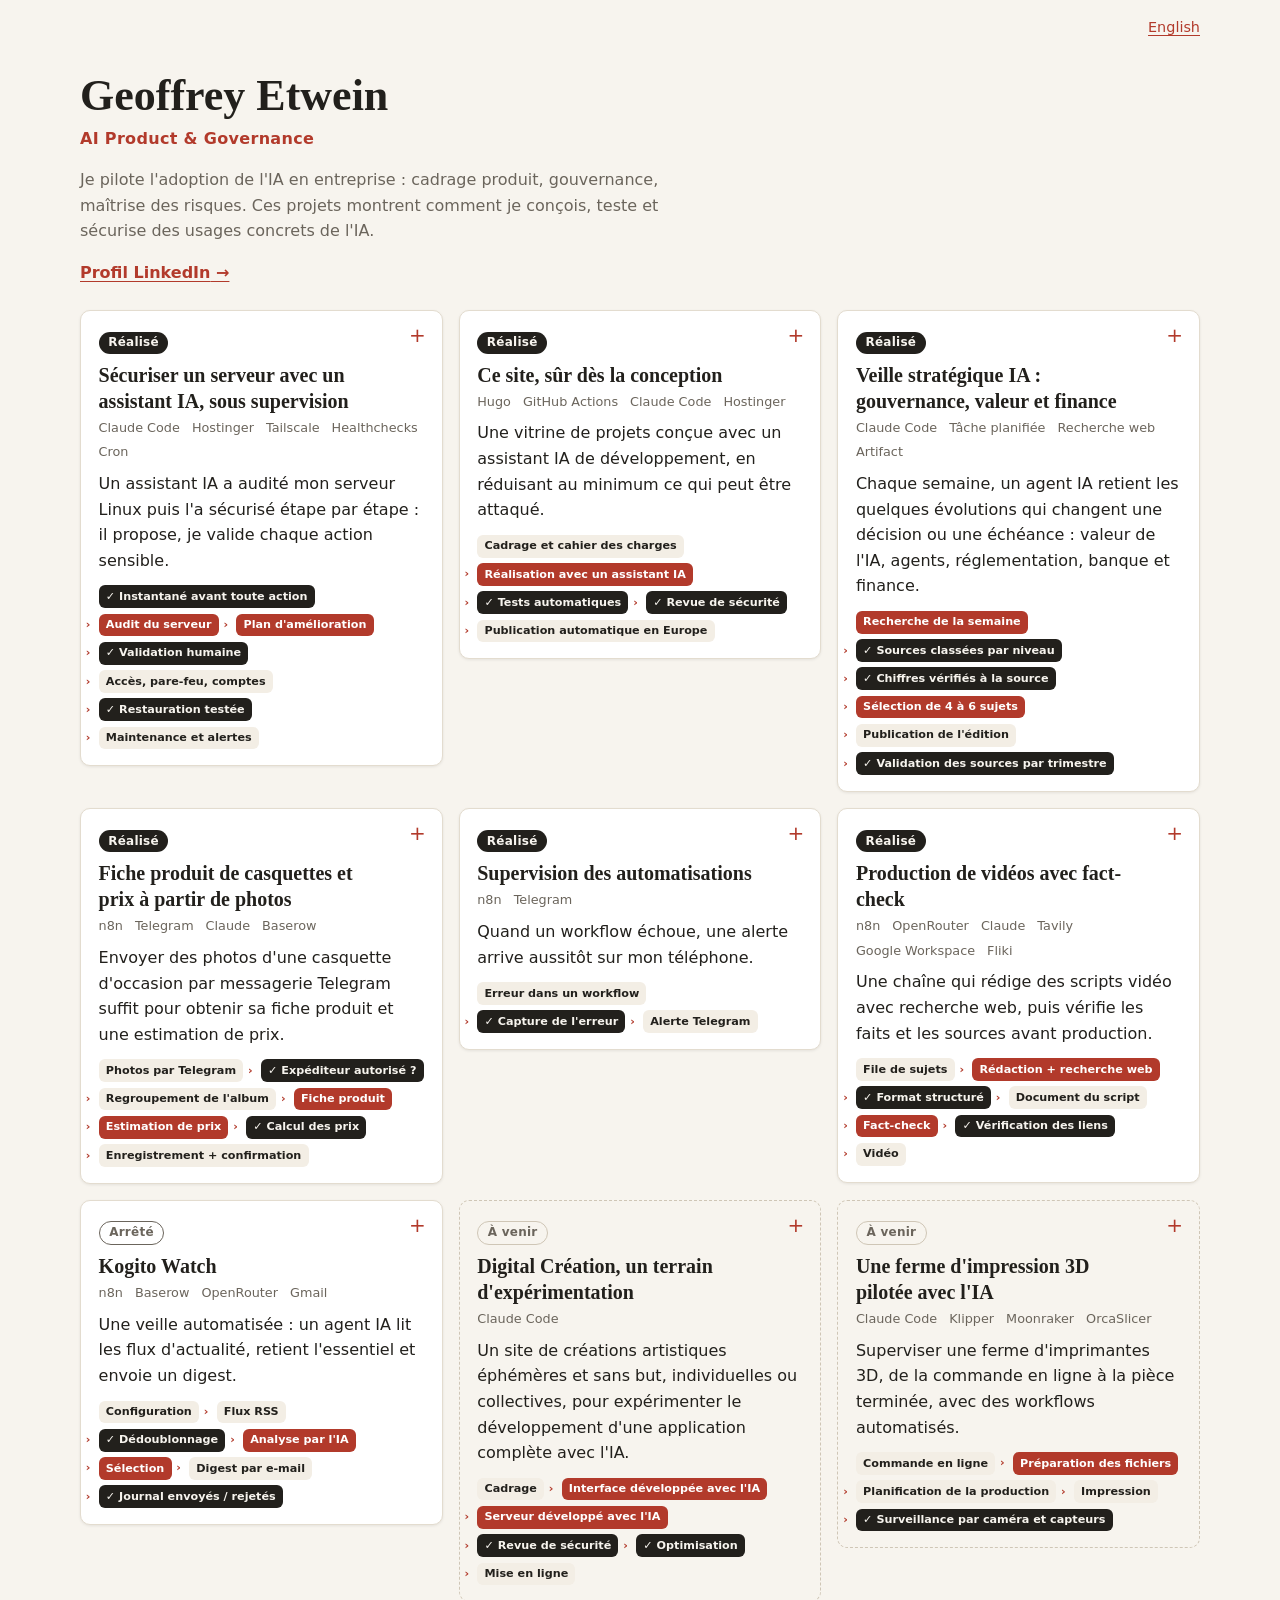
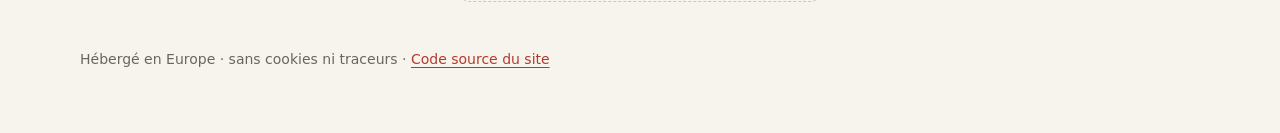
==== commit 5481eca4: "Publication de 3d59991" ====
--- a/fr/index.html
+++ b/fr/index.html
@@ -4,7 +4,7 @@
   <meta charset="utf-8">
   <meta name="viewport" content="width=device-width, initial-scale=1">
   <title>Geoffrey Etwein · AI Product &amp; Governance</title>
-  <meta name="description" content="Chef de projet IT, je pilote l&#39;adoption de l&#39;IA en entreprise : cadrage produit, gouvernance, maîtrise des risques. Ces projets montrent comment je conçois, teste et sécurise des usages concrets de l&#39;IA.">
+  <meta name="description" content="Je pilote l&#39;adoption de l&#39;IA en entreprise : cadrage produit, gouvernance, maîtrise des risques. Ces projets montrent comment je conçois, teste et sécurise des usages concrets de l&#39;IA.">
   <meta name="referrer" content="strict-origin-when-cross-origin">
   <link rel="stylesheet" href="/css/site.css">
   <link rel="alternate" hreflang="fr" href="/fr/">
@@ -18,7 +18,7 @@
   <header class="entete">
   <h1>Geoffrey Etwein</h1>
   <p class="entete__titre">AI Product &amp; Governance</p>
-  <p class="entete__texte">Chef de projet IT, je pilote l&#39;adoption de l&#39;IA en entreprise : cadrage produit, gouvernance, maîtrise des risques. Ces projets montrent comment je conçois, teste et sécurise des usages concrets de l&#39;IA.</p>
+  <p class="entete__texte">Je pilote l&#39;adoption de l&#39;IA en entreprise : cadrage produit, gouvernance, maîtrise des risques. Ces projets montrent comment je conçois, teste et sécurise des usages concrets de l&#39;IA.</p>
   <a class="entete__lien" href="https://www.linkedin.com/in/geoffrey-etwein/" rel="noopener noreferrer me">Profil LinkedIn</a>
 </header>
 <main>
@@ -139,6 +139,57 @@
     <details class="tuile" data-statut="realise">
   <summary class="tuile__resume-bloc">
     <span class="badge badge--realise">Réalisé</span>
+    <h2 class="tuile__titre">Veille stratégique IA : gouvernance, valeur et finance</h2>
+    <ul class="outils"><li>Claude Code</li><li>Tâche planifiée</li><li>Recherche web</li><li>Artifact</li></ul>
+    <p class="tuile__resume">Chaque semaine, un agent IA retient les quelques évolutions qui changent une décision ou une échéance : valeur de l&#39;IA, agents, réglementation, banque et finance.</p>
+    <ol class="schema schema--compact" aria-hidden="true">
+  <li class="etape etape--ia">Recherche de la semaine</li>
+  <li class="etape etape--controle">✓ Sources classées par niveau</li>
+  <li class="etape etape--controle">✓ Chiffres vérifiés à la source</li>
+  <li class="etape etape--ia">Sélection de 4 à 6 sujets</li>
+  <li class="etape etape--normal">Publication de l&#39;édition</li>
+  <li class="etape etape--controle">✓ Validation des sources par trimestre</li>
+</ol>
+
+  </summary>
+  <div class="tuile__corps">
+    <ol class="schema" aria-label="Étapes du projet">
+  <li class="etape etape--ia">Recherche de la semaine</li>
+  <li class="etape etape--controle">✓ Sources classées par niveau</li>
+  <li class="etape etape--controle">✓ Chiffres vérifiés à la source</li>
+  <li class="etape etape--ia">Sélection de 4 à 6 sujets</li>
+  <li class="etape etape--normal">Publication de l&#39;édition</li>
+  <li class="etape etape--controle">✓ Validation des sources par trimestre</li>
+</ol>
+
+    <section class="bloc bloc--probleme">
+      <h3>Problème</h3>
+      <p>Les newsletters spécialisées couvrent les annonces de produits et la technique, pas ce qui compte pour piloter l&rsquo;IA en entreprise : la valeur réelle, les agents, la réglementation (AI Act, Suisse, régulateurs financiers). Les sources fiables sont dispersées, et les chiffres circulent souvent sans origine vérifiable.</p>
+    </section>
+    <section class="bloc bloc--solution">
+      <h3>Solution</h3>
+      <p>Chaque dimanche, une tâche planifiée lance un agent IA qui recherche les nouveautés de la semaine sur quatre axes, y compris dans des sources suisses et francophones. Il retient 4 à 6 sujets et rédige pour chacun le fait, puis « ce que ça change ». Il publie ensuite une nouvelle édition sur une page web, avec un agenda des échéances réglementaires et une page de méthode qui documente chaque source.</p>
+    </section>
+    <section class="bloc bloc--risques">
+      <h3>Risques &amp; garde-fous</h3>
+      <ul>
+<li><strong>Sources peu fiables</strong> → quatre niveaux de sources : référence, relais, à surveiller et candidate. Les enquêtes d&rsquo;éditeurs sur leur propre produit, les rapports commerciaux et les copies d&rsquo;articles sont exclus.</li>
+<li><strong>Chiffres erronés ou déformés</strong> → un chiffre clé n&rsquo;est cité qu&rsquo;après lecture du document d&rsquo;origine, et il est repris tel quel, jamais recalculé. Sinon, il est marqué « à vérifier ».</li>
+<li><strong>Dérive de l&rsquo;agent</strong> → l&rsquo;agent ne promeut ni n&rsquo;exclut jamais une source seul : il propose, et je valide chaque trimestre.</li>
+<li><strong>Silence ambigu</strong> → une édition « Rien à signaler » est publiée quand aucun sujet n&rsquo;atteint le seuil : l&rsquo;absence d&rsquo;édition signale toujours un problème.</li>
+<li><strong>Droit d&rsquo;auteur</strong> → les articles sont paraphrasés, sans longues citations.</li>
+</ul>
+    </section>
+    <section class="bloc bloc--resultat">
+      <h3>Résultat</h3>
+      <p>Une édition chaque semaine depuis octobre 2026, avec un agenda des échéances tenu à jour. La page de méthode rend chaque choix de source traçable, et ses limites sont documentées : certaines sources suisses et certains sites de régulateurs restent difficiles à lire automatiquement.</p>
+    </section>
+  </div>
+</details>
+
+    <details class="tuile" data-statut="realise">
+  <summary class="tuile__resume-bloc">
+    <span class="badge badge--realise">Réalisé</span>
     <h2 class="tuile__titre">Fiche produit de casquettes et prix à partir de photos</h2>
     <ul class="outils"><li>n8n</li><li>Telegram</li><li>Claude</li><li>Baserow</li></ul>
     <p class="tuile__resume">Envoyer des photos d&#39;une casquette d&#39;occasion par messagerie Telegram suffit pour obtenir sa fiche produit et une estimation de prix.</p>
@@ -195,6 +246,109 @@
     <details class="tuile" data-statut="realise">
   <summary class="tuile__resume-bloc">
     <span class="badge badge--realise">Réalisé</span>
+    <h2 class="tuile__titre">Supervision des automatisations</h2>
+    <ul class="outils"><li>n8n</li><li>Telegram</li></ul>
+    <p class="tuile__resume">Quand un workflow échoue, une alerte arrive aussitôt sur mon téléphone.</p>
+    <ol class="schema schema--compact" aria-hidden="true">
+  <li class="etape etape--normal">Erreur dans un workflow</li>
+  <li class="etape etape--controle">✓ Capture de l&#39;erreur</li>
+  <li class="etape etape--normal">Alerte Telegram</li>
+</ol>
+
+  </summary>
+  <div class="tuile__corps">
+    <ol class="schema" aria-label="Étapes du projet">
+  <li class="etape etape--normal">Erreur dans un workflow</li>
+  <li class="etape etape--controle">✓ Capture de l&#39;erreur</li>
+  <li class="etape etape--normal">Alerte Telegram</li>
+</ol>
+
+    <section class="bloc bloc--probleme">
+      <h3>Problème</h3>
+      <p>Une automatisation qui échoue en silence est pire qu&rsquo;une absence d&rsquo;automatisation : on croit que le travail est fait.</p>
+    </section>
+    <section class="bloc bloc--solution">
+      <h3>Solution</h3>
+      <p>Un workflow d&rsquo;erreur dédié est déclenché par n8n dès qu&rsquo;un workflow qui y est rattaché échoue. Il envoie aussitôt une alerte sur Telegram avec le nom du workflow et l&rsquo;erreur.</p>
+    </section>
+    <section class="bloc bloc--risques">
+      <h3>Risques &amp; garde-fous</h3>
+      <ul>
+<li><strong>Échec silencieux</strong> → chaque erreur d&rsquo;un workflow supervisé produit une alerte immédiate.</li>
+<li><strong>Angle mort</strong> → cette alerte ne couvre pas une panne de n8n lui-même : une surveillance externe reste à ajouter.</li>
+<li><strong>Diagnostic lent</strong> → l&rsquo;alerte indique quel workflow a échoué et pourquoi.</li>
+</ul>
+    </section>
+    <section class="bloc bloc--resultat">
+      <h3>Résultat</h3>
+      <p>Les incidents sont signalés dès qu&rsquo;ils surviennent, au lieu d&rsquo;être découverts par hasard.</p>
+    </section>
+    <section class="bloc bloc--lecons">
+      <h3>Ce que j&#39;en retiens</h3>
+      <p>La supervision n&rsquo;est pas un ajout de fin de projet : c&rsquo;est la première chose à mettre en place avant d&rsquo;automatiser quoi que ce soit d&rsquo;important.</p>
+    </section>
+  </div>
+</details>
+
+    <details class="tuile" data-statut="realise">
+  <summary class="tuile__resume-bloc">
+    <span class="badge badge--realise">Réalisé</span>
+    <h2 class="tuile__titre">Production de vidéos avec fact-check</h2>
+    <ul class="outils"><li>n8n</li><li>OpenRouter</li><li>Claude</li><li>Tavily</li><li>Google Workspace</li><li>Fliki</li></ul>
+    <p class="tuile__resume">Une chaîne qui rédige des scripts vidéo avec recherche web, puis vérifie les faits et les sources avant production.</p>
+    <ol class="schema schema--compact" aria-hidden="true">
+  <li class="etape etape--normal">File de sujets</li>
+  <li class="etape etape--ia">Rédaction &#43; recherche web</li>
+  <li class="etape etape--controle">✓ Format structuré</li>
+  <li class="etape etape--normal">Document du script</li>
+  <li class="etape etape--ia">Fact-check</li>
+  <li class="etape etape--controle">✓ Vérification des liens</li>
+  <li class="etape etape--normal">Vidéo</li>
+</ol>
+
+  </summary>
+  <div class="tuile__corps">
+    <ol class="schema" aria-label="Étapes du projet">
+  <li class="etape etape--normal">File de sujets</li>
+  <li class="etape etape--ia">Rédaction &#43; recherche web</li>
+  <li class="etape etape--controle">✓ Format structuré</li>
+  <li class="etape etape--normal">Document du script</li>
+  <li class="etape etape--ia">Fact-check</li>
+  <li class="etape etape--controle">✓ Vérification des liens</li>
+  <li class="etape etape--normal">Vidéo</li>
+</ol>
+
+    <section class="bloc bloc--probleme">
+      <h3>Problème</h3>
+      <p>Produire régulièrement des vidéos pour plusieurs chaînes demande beaucoup de rédaction, et un texte généré par IA peut contenir des erreurs factuelles.</p>
+    </section>
+    <section class="bloc bloc--solution">
+      <h3>Solution</h3>
+      <p>Les sujets sont placés dans une file d&rsquo;attente (tableur). Un agent IA rédige le script complet en s&rsquo;appuyant sur une recherche web, au format imposé, puis le dépose dans un document. Un second workflow relit chaque script : un agent vérifie les affirmations, liste ses sources, et chaque lien est testé avant que le script ne passe au statut « vérifié ».</p>
+    </section>
+    <section class="bloc bloc--risques">
+      <h3>Risques &amp; garde-fous</h3>
+      <ul>
+<li><strong>Hallucinations</strong> → un fact-check séparé de la rédaction, avec sources citées pour chaque fait.</li>
+<li><strong>Sources inventées ou mortes</strong> → chaque lien cité est testé automatiquement et son état est consigné.</li>
+<li><strong>Sortie inexploitable</strong> → la réponse de l&rsquo;IA doit respecter un format structuré ; en cas d&rsquo;échec, une alerte est envoyée.</li>
+<li><strong>Perte de suivi</strong> → chaque sujet porte un statut (à faire, en cours, terminé, vérifié).</li>
+</ul>
+    </section>
+    <section class="bloc bloc--resultat">
+      <h3>Résultat</h3>
+      <p>Une chaîne de production où chaque script est rédigé, tracé et vérifié avant de devenir une vidéo.</p>
+    </section>
+    <section class="bloc bloc--lecons">
+      <h3>Ce que j&#39;en retiens</h3>
+      <p>La première version comptait 26 nœuds et était fragile ; la version simplifiée à 17 nœuds est plus simple à maintenir. Séparer « rédiger » et « vérifier » en deux agents distincts est un principe que je réutiliserais partout.</p>
+    </section>
+  </div>
+</details>
+
+    <details class="tuile" data-statut="arrete">
+  <summary class="tuile__resume-bloc">
+    <span class="badge badge--arrete">Arrêté</span>
     <h2 class="tuile__titre">Kogito Watch</h2>
     <ul class="outils"><li>n8n</li><li>Baserow</li><li>OpenRouter</li><li>Gmail</li></ul>
     <p class="tuile__resume">Une veille automatisée : un agent IA lit les flux d&#39;actualité, retient l&#39;essentiel et envoie un digest.</p>
@@ -239,7 +393,7 @@
     </section>
     <section class="bloc bloc--resultat">
       <h3>Résultat</h3>
-      <p>Une veille quotidienne qui tourne seule, avec une trace de chaque décision de l&rsquo;IA.</p>
+      <p>Une veille quotidienne qui tourne seule, avec une trace de chaque décision de l&rsquo;IA. Le workflow a ensuite été arrêté, parce que j&rsquo;ai mis fin à cette veille : il reste un exemple complet et documenté d&rsquo;agent de veille.</p>
     </section>
     <section class="bloc bloc--lecons">
       <h3>Ce que j&#39;en retiens</h3>
@@ -248,105 +402,78 @@
   </div>
 </details>
 
-    <details class="tuile" data-statut="realise">
-  <summary class="tuile__resume-bloc">
-    <span class="badge badge--realise">Réalisé</span>
-    <h2 class="tuile__titre">Supervision des automatisations</h2>
-    <ul class="outils"><li>n8n</li><li>Telegram</li></ul>
-    <p class="tuile__resume">Quand un workflow échoue, une alerte arrive aussitôt sur mon téléphone.</p>
-    <ol class="schema schema--compact" aria-hidden="true">
-  <li class="etape etape--normal">Erreur dans un workflow</li>
-  <li class="etape etape--controle">✓ Capture de l&#39;erreur</li>
-  <li class="etape etape--normal">Alerte Telegram</li>
-</ol>
-
-  </summary>
-  <div class="tuile__corps">
-    <ol class="schema" aria-label="Étapes du projet">
-  <li class="etape etape--normal">Erreur dans un workflow</li>
-  <li class="etape etape--controle">✓ Capture de l&#39;erreur</li>
-  <li class="etape etape--normal">Alerte Telegram</li>
-</ol>
-
-    <section class="bloc bloc--probleme">
-      <h3>Problème</h3>
-      <p>Une automatisation qui échoue en silence est pire qu&rsquo;une absence d&rsquo;automatisation : on croit que le travail est fait.</p>
-    </section>
-    <section class="bloc bloc--solution">
-      <h3>Solution</h3>
-      <p>Un workflow d&rsquo;erreur dédié est déclenché par n8n dès qu&rsquo;un workflow qui y est rattaché échoue. Il envoie aussitôt une alerte sur Telegram avec le nom du workflow et l&rsquo;erreur.</p>
-    </section>
-    <section class="bloc bloc--risques">
-      <h3>Risques &amp; garde-fous</h3>
-      <ul>
-<li><strong>Échec silencieux</strong> → chaque erreur d&rsquo;un workflow supervisé produit une alerte immédiate.</li>
-<li><strong>Angle mort</strong> → cette alerte ne couvre pas une panne de n8n lui-même : une surveillance externe reste à ajouter.</li>
-<li><strong>Diagnostic lent</strong> → l&rsquo;alerte indique quel workflow a échoué et pourquoi.</li>
-</ul>
-    </section>
-    <section class="bloc bloc--resultat">
-      <h3>Résultat</h3>
-      <p>Les incidents sont signalés dès qu&rsquo;ils surviennent, au lieu d&rsquo;être découverts par hasard.</p>
-    </section>
-    <section class="bloc bloc--lecons">
-      <h3>Ce que j&#39;en retiens</h3>
-      <p>La supervision n&rsquo;est pas un ajout de fin de projet : c&rsquo;est la première chose à mettre en place avant d&rsquo;automatiser quoi que ce soit d&rsquo;important.</p>
-    </section>
-  </div>
-</details>
-
-    <details class="tuile" data-statut="realise">
-  <summary class="tuile__resume-bloc">
-    <span class="badge badge--realise">Réalisé</span>
-    <h2 class="tuile__titre">Production de vidéos avec fact-check</h2>
-    <ul class="outils"><li>n8n</li><li>OpenRouter</li><li>Claude</li><li>Tavily</li><li>Google Workspace</li><li>Fliki</li></ul>
-    <p class="tuile__resume">Une chaîne qui rédige des scripts vidéo avec recherche web, puis vérifie les faits et les sources avant production.</p>
-    <ol class="schema schema--compact" aria-hidden="true">
-  <li class="etape etape--normal">File de sujets</li>
-  <li class="etape etape--ia">Rédaction &#43; recherche web</li>
-  <li class="etape etape--controle">✓ Format structuré</li>
-  <li class="etape etape--normal">Document du script</li>
-  <li class="etape etape--ia">Fact-check</li>
-  <li class="etape etape--controle">✓ Vérification des liens</li>
-  <li class="etape etape--normal">Vidéo</li>
-</ol>
-
-  </summary>
-  <div class="tuile__corps">
-    <ol class="schema" aria-label="Étapes du projet">
-  <li class="etape etape--normal">File de sujets</li>
-  <li class="etape etape--ia">Rédaction &#43; recherche web</li>
-  <li class="etape etape--controle">✓ Format structuré</li>
-  <li class="etape etape--normal">Document du script</li>
-  <li class="etape etape--ia">Fact-check</li>
-  <li class="etape etape--controle">✓ Vérification des liens</li>
-  <li class="etape etape--normal">Vidéo</li>
-</ol>
-
-    <section class="bloc bloc--probleme">
-      <h3>Problème</h3>
-      <p>Produire régulièrement des vidéos pour plusieurs chaînes demande beaucoup de rédaction, et un texte généré par IA peut contenir des erreurs factuelles.</p>
-    </section>
-    <section class="bloc bloc--solution">
-      <h3>Solution</h3>
-      <p>Les sujets sont placés dans une file d&rsquo;attente (tableur). Un agent IA rédige le script complet en s&rsquo;appuyant sur une recherche web, au format imposé, puis le dépose dans un document. Un second workflow relit chaque script : un agent vérifie les affirmations, liste ses sources, et chaque lien est testé avant que le script ne passe au statut « vérifié ».</p>
-    </section>
-    <section class="bloc bloc--risques">
-      <h3>Risques &amp; garde-fous</h3>
-      <ul>
-<li><strong>Hallucinations</strong> → un fact-check séparé de la rédaction, avec sources citées pour chaque fait.</li>
-<li><strong>Sources inventées ou mortes</strong> → chaque lien cité est testé automatiquement et son état est consigné.</li>
-<li><strong>Sortie inexploitable</strong> → la réponse de l&rsquo;IA doit respecter un format structuré ; en cas d&rsquo;échec, une alerte est envoyée.</li>
-<li><strong>Perte de suivi</strong> → chaque sujet porte un statut (à faire, en cours, terminé, vérifié).</li>
-</ul>
-    </section>
-    <section class="bloc bloc--resultat">
-      <h3>Résultat</h3>
-      <p>Une chaîne de production où chaque script est rédigé, tracé et vérifié avant de devenir une vidéo.</p>
-    </section>
-    <section class="bloc bloc--lecons">
-      <h3>Ce que j&#39;en retiens</h3>
-      <p>La première version comptait 26 nœuds et était fragile ; la version simplifiée à 17 nœuds est plus simple à maintenir. Séparer « rédiger » et « vérifier » en deux agents distincts est un principe que je réutiliserais partout.</p>
+    <details class="tuile" data-statut="a-venir">
+  <summary class="tuile__resume-bloc">
+    <span class="badge badge--a-venir">À venir</span>
+    <h2 class="tuile__titre">Digital Création, un terrain d&#39;expérimentation</h2>
+    <ul class="outils"><li>Claude Code</li></ul>
+    <p class="tuile__resume">Un site de créations artistiques éphémères et sans but, individuelles ou collectives, pour expérimenter le développement d&#39;une application complète avec l&#39;IA.</p>
+    <ol class="schema schema--compact" aria-hidden="true">
+  <li class="etape etape--normal">Cadrage</li>
+  <li class="etape etape--ia">Interface développée avec l&#39;IA</li>
+  <li class="etape etape--ia">Serveur développé avec l&#39;IA</li>
+  <li class="etape etape--controle">✓ Revue de sécurité</li>
+  <li class="etape etape--controle">✓ Optimisation</li>
+  <li class="etape etape--normal">Mise en ligne</li>
+</ol>
+
+  </summary>
+  <div class="tuile__corps">
+    <ol class="schema" aria-label="Étapes du projet">
+  <li class="etape etape--normal">Cadrage</li>
+  <li class="etape etape--ia">Interface développée avec l&#39;IA</li>
+  <li class="etape etape--ia">Serveur développé avec l&#39;IA</li>
+  <li class="etape etape--controle">✓ Revue de sécurité</li>
+  <li class="etape etape--controle">✓ Optimisation</li>
+  <li class="etape etape--normal">Mise en ligne</li>
+</ol>
+
+    <section class="bloc bloc--probleme">
+      <h3>Problème</h3>
+      <p>Faire développer par une IA une application complète, avec une interface et un serveur, tout en la gardant sûre et performante. C&rsquo;est bien plus exigeant qu&rsquo;un site statique comme celui-ci : comptes, données, échanges entre utilisateurs.</p>
+    </section>
+    <section class="bloc bloc--solution">
+      <h3>Solution</h3>
+      <p>Un site où chacun peut réaliser des créations artistiques éphémères, sans autre but que le plaisir de créer, seul ou à plusieurs. Le projet sert de terrain d&rsquo;expérimentation : l&rsquo;application est développée avec Claude Code, et les autres outils restent à choisir.</p>
+    </section>
+  </div>
+</details>
+
+    <details class="tuile" data-statut="a-venir">
+  <summary class="tuile__resume-bloc">
+    <span class="badge badge--a-venir">À venir</span>
+    <h2 class="tuile__titre">Une ferme d&#39;impression 3D pilotée avec l&#39;IA</h2>
+    <ul class="outils"><li>Claude Code</li><li>Klipper</li><li>Moonraker</li><li>OrcaSlicer</li></ul>
+    <p class="tuile__resume">Superviser une ferme d&#39;imprimantes 3D, de la commande en ligne à la pièce terminée, avec des workflows automatisés.</p>
+    <ol class="schema schema--compact" aria-hidden="true">
+  <li class="etape etape--normal">Commande en ligne</li>
+  <li class="etape etape--ia">Préparation des fichiers</li>
+  <li class="etape etape--normal">Planification de la production</li>
+  <li class="etape etape--normal">Impression</li>
+  <li class="etape etape--controle">✓ Surveillance par caméra et capteurs</li>
+</ol>
+
+  </summary>
+  <div class="tuile__corps">
+    <ol class="schema" aria-label="Étapes du projet">
+  <li class="etape etape--normal">Commande en ligne</li>
+  <li class="etape etape--ia">Préparation des fichiers</li>
+  <li class="etape etape--normal">Planification de la production</li>
+  <li class="etape etape--normal">Impression</li>
+  <li class="etape etape--controle">✓ Surveillance par caméra et capteurs</li>
+</ol>
+
+    <section class="bloc bloc--probleme">
+      <h3>Problème</h3>
+      <p>Faire tourner plusieurs imprimantes 3D demande une surveillance constante et beaucoup de manipulations : reprendre chaque demande, préparer les fichiers, lancer les impressions et vérifier qu&rsquo;elles se déroulent bien.</p>
+    </section>
+    <section class="bloc bloc--solution">
+      <h3>Solution</h3>
+      <p>Relier les demandes en ligne à la production : les fichiers sont préparés automatiquement, la production est planifiée sur les imprimantes, puis suivie par caméra et par d&rsquo;autres capteurs. Le système s&rsquo;appuie sur des outils open source (Klipper, Moonraker, OrcaSlicer) et est développé avec Claude Code.</p>
+    </section>
+    <section class="bloc bloc--risques">
+      <h3>Risques &amp; garde-fous</h3>
+      <p>À définir.</p>
     </section>
   </div>
 </details>
--- a/css/site.css
+++ b/css/site.css
@@ -154,7 +154,8 @@
 #f-tous:checked ~ .filtre label[for="f-tous"],
 #f-realise:checked ~ .filtre label[for="f-realise"],
 #f-en-cours:checked ~ .filtre label[for="f-en-cours"],
-#f-a-venir:checked ~ .filtre label[for="f-a-venir"] {
+#f-a-venir:checked ~ .filtre label[for="f-a-venir"],
+#f-arrete:checked ~ .filtre label[for="f-arrete"] {
   background: var(--texte);
   border-color: var(--texte);
   color: var(--fond);
@@ -163,14 +164,16 @@
 #f-tous:focus-visible ~ .filtre label[for="f-tous"],
 #f-realise:focus-visible ~ .filtre label[for="f-realise"],
 #f-en-cours:focus-visible ~ .filtre label[for="f-en-cours"],
-#f-a-venir:focus-visible ~ .filtre label[for="f-a-venir"] {
+#f-a-venir:focus-visible ~ .filtre label[for="f-a-venir"],
+#f-arrete:focus-visible ~ .filtre label[for="f-arrete"] {
   outline: 3px solid var(--accent);
   outline-offset: 3px;
 }
 
 #f-realise:checked ~ .grille .tuile:not([data-statut="realise"]),
 #f-en-cours:checked ~ .grille .tuile:not([data-statut="en-cours"]),
-#f-a-venir:checked ~ .grille .tuile:not([data-statut="a-venir"]) {
+#f-a-venir:checked ~ .grille .tuile:not([data-statut="a-venir"]),
+#f-arrete:checked ~ .grille .tuile:not([data-statut="arrete"]) {
   display: none;
 }
 
@@ -266,6 +269,12 @@
 
 .badge--a-venir {
   border: 1px solid var(--pointilles);
+  color: var(--texte-doux);
+}
+
+/* Réalisé puis arrêté : même sobriété, trait plein. */
+.badge--arrete {
+  border: 1px solid var(--texte-doux);
   color: var(--texte-doux);
 }
 
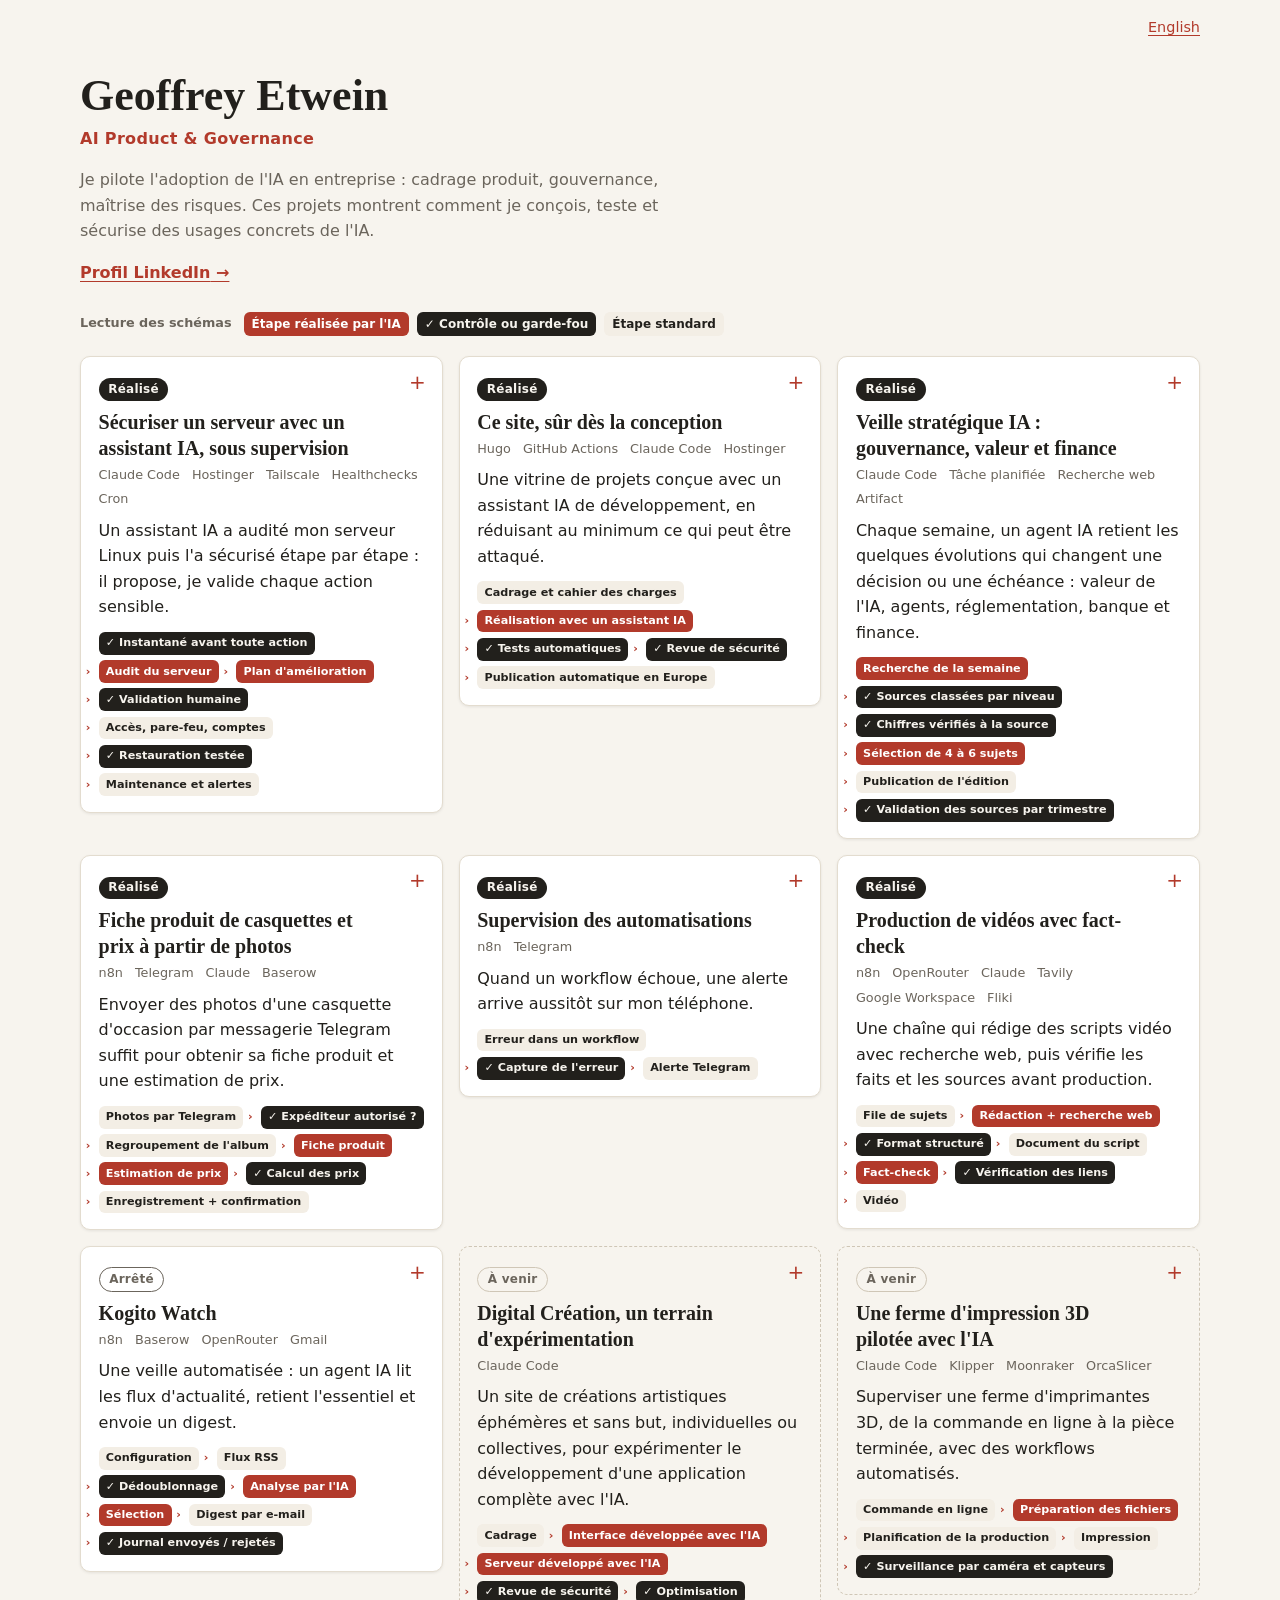
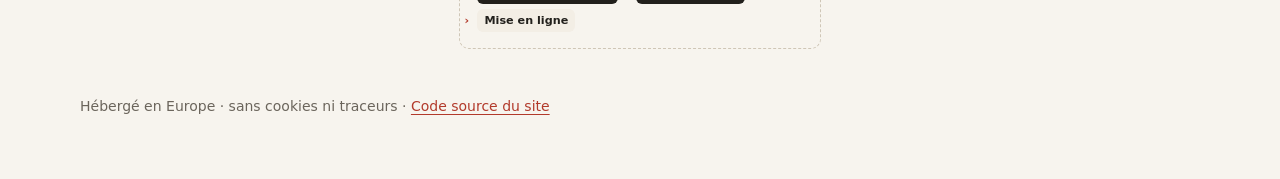
==== commit b13ca070: "Publication de 53a9002" ====
--- a/fr/index.html
+++ b/fr/index.html
@@ -22,6 +22,15 @@
   <a class="entete__lien" href="https://www.linkedin.com/in/geoffrey-etwein/" rel="noopener noreferrer me">Profil LinkedIn</a>
 </header>
 <main>
+  <div class="legende">
+  <p class="legende__titre">Lecture des schémas</p>
+  <ul class="legende__liste">
+    <li><span class="etape etape--ia">Étape réalisée par l&#39;IA</span></li>
+    <li><span class="etape etape--controle">✓ Contrôle ou garde-fou</span></li>
+    <li><span class="etape etape--normal">Étape standard</span></li>
+  </ul>
+</div>
+
   <section class="grille">
     <details class="tuile" data-statut="realise">
   <summary class="tuile__resume-bloc">
--- a/css/site.css
+++ b/css/site.css
@@ -349,6 +349,38 @@
   left: -0.8rem;
 }
 
+/* ---------- Légende des étapes ---------- */
+
+.legende {
+  display: flex;
+  flex-wrap: wrap;
+  align-items: center;
+  gap: 0.5rem 0.75rem;
+  margin: 0 0 1.25rem;
+}
+
+.legende__titre {
+  margin: 0;
+  color: var(--texte-doux);
+  font-size: 0.8rem;
+  font-weight: 600;
+}
+
+.legende__liste {
+  display: flex;
+  flex-wrap: wrap;
+  gap: 0.5rem;
+  list-style: none;
+  margin: 0;
+  padding: 0;
+}
+
+.legende .etape {
+  display: inline-block;
+  padding: 0.15rem 0.5rem;
+  font-size: 0.75rem;
+}
+
 /* ---------- Sections du détail ---------- */
 
 .bloc {
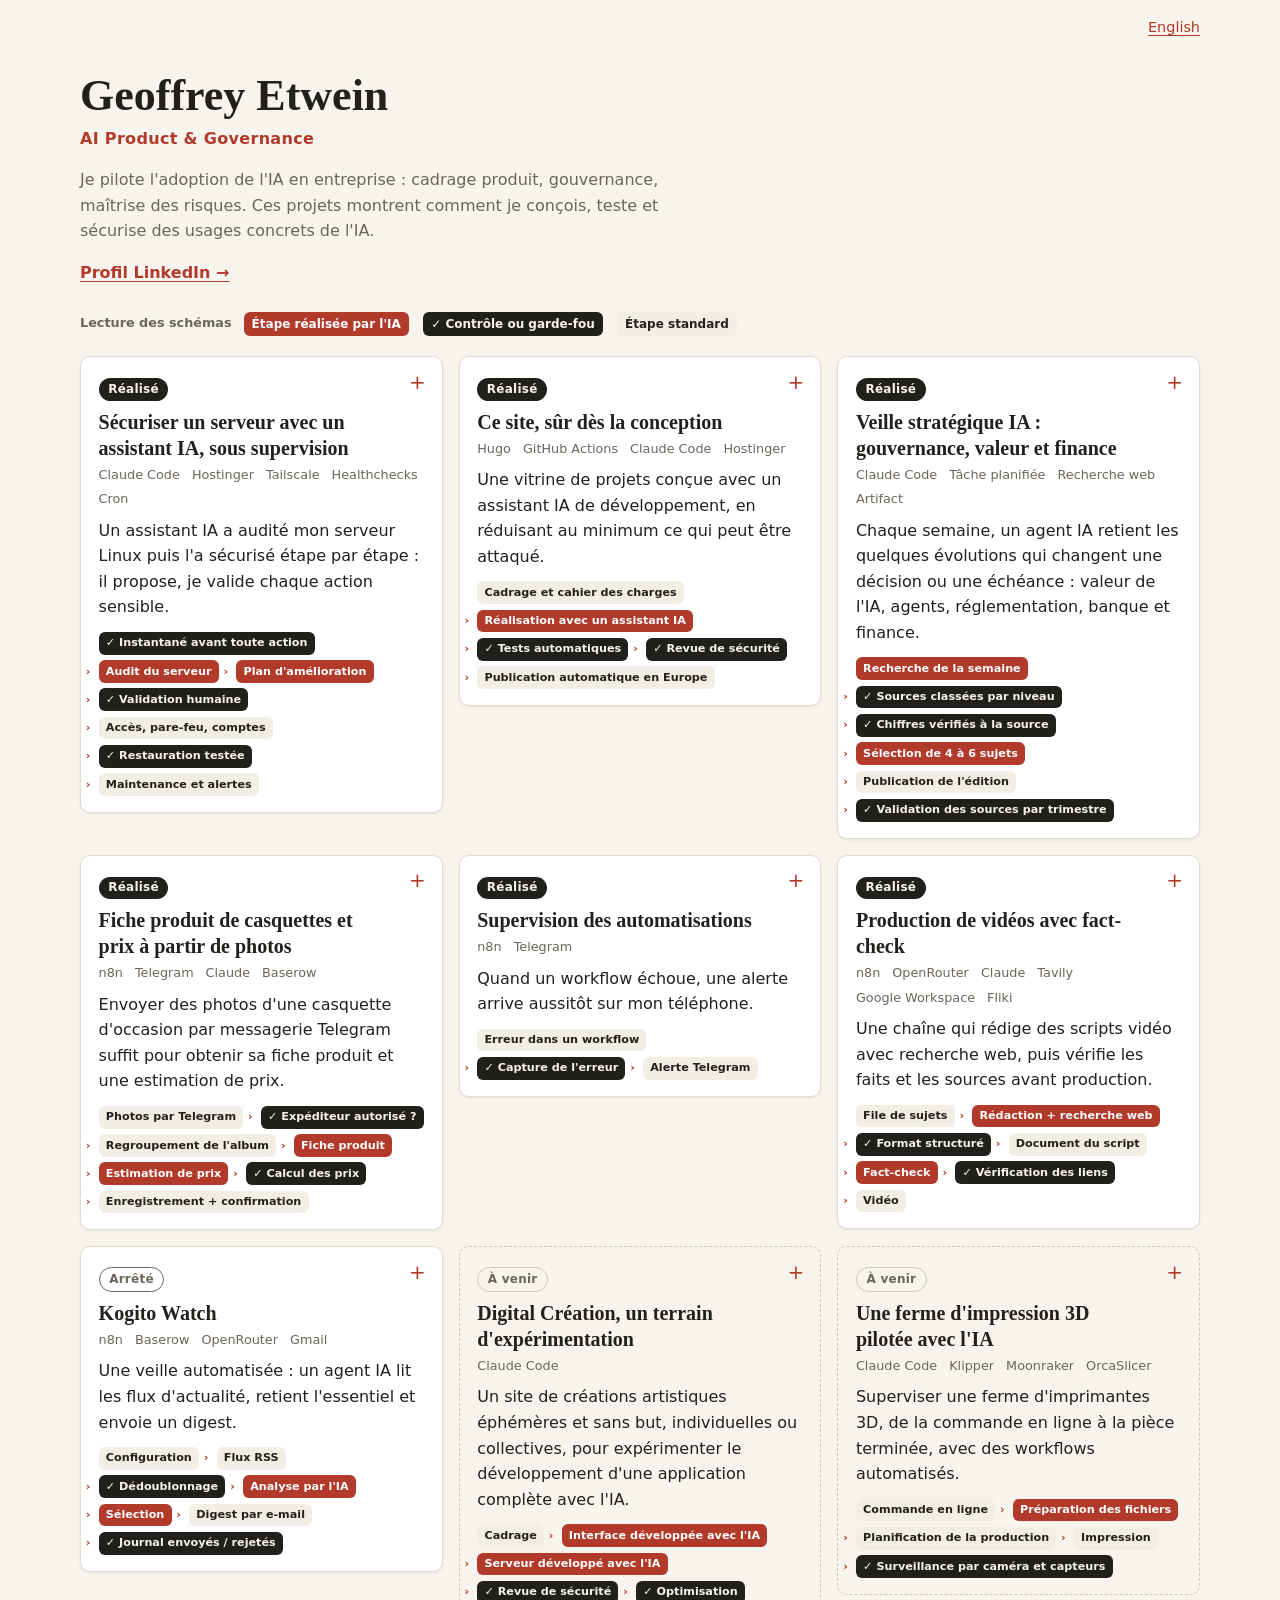
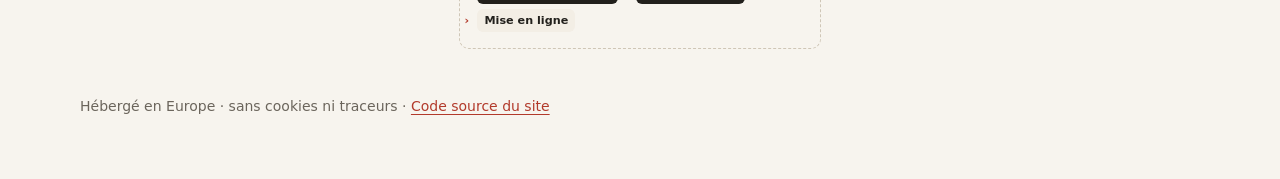
==== commit 204df3e6: "Publication de 6cafc48" ====
--- a/fr/index.html
+++ b/fr/index.html
@@ -6,7 +6,7 @@
   <title>Geoffrey Etwein · AI Product &amp; Governance</title>
   <meta name="description" content="Je pilote l&#39;adoption de l&#39;IA en entreprise : cadrage produit, gouvernance, maîtrise des risques. Ces projets montrent comment je conçois, teste et sécurise des usages concrets de l&#39;IA.">
   <meta name="referrer" content="strict-origin-when-cross-origin">
-  <link rel="stylesheet" href="/css/site.css">
+  <link rel="stylesheet" href="/css/site.css?v=f1085010df">
   <link rel="alternate" hreflang="fr" href="/fr/">
   <link rel="alternate" hreflang="en" href="/en/">
 	<meta name="generator" content="Hugo 0.168.0">
--- a/css/site.css
+++ b/css/site.css
@@ -369,7 +369,7 @@
 .legende__liste {
   display: flex;
   flex-wrap: wrap;
-  gap: 0.5rem;
+  gap: 0.5rem 0.9rem;
   list-style: none;
   margin: 0;
   padding: 0;
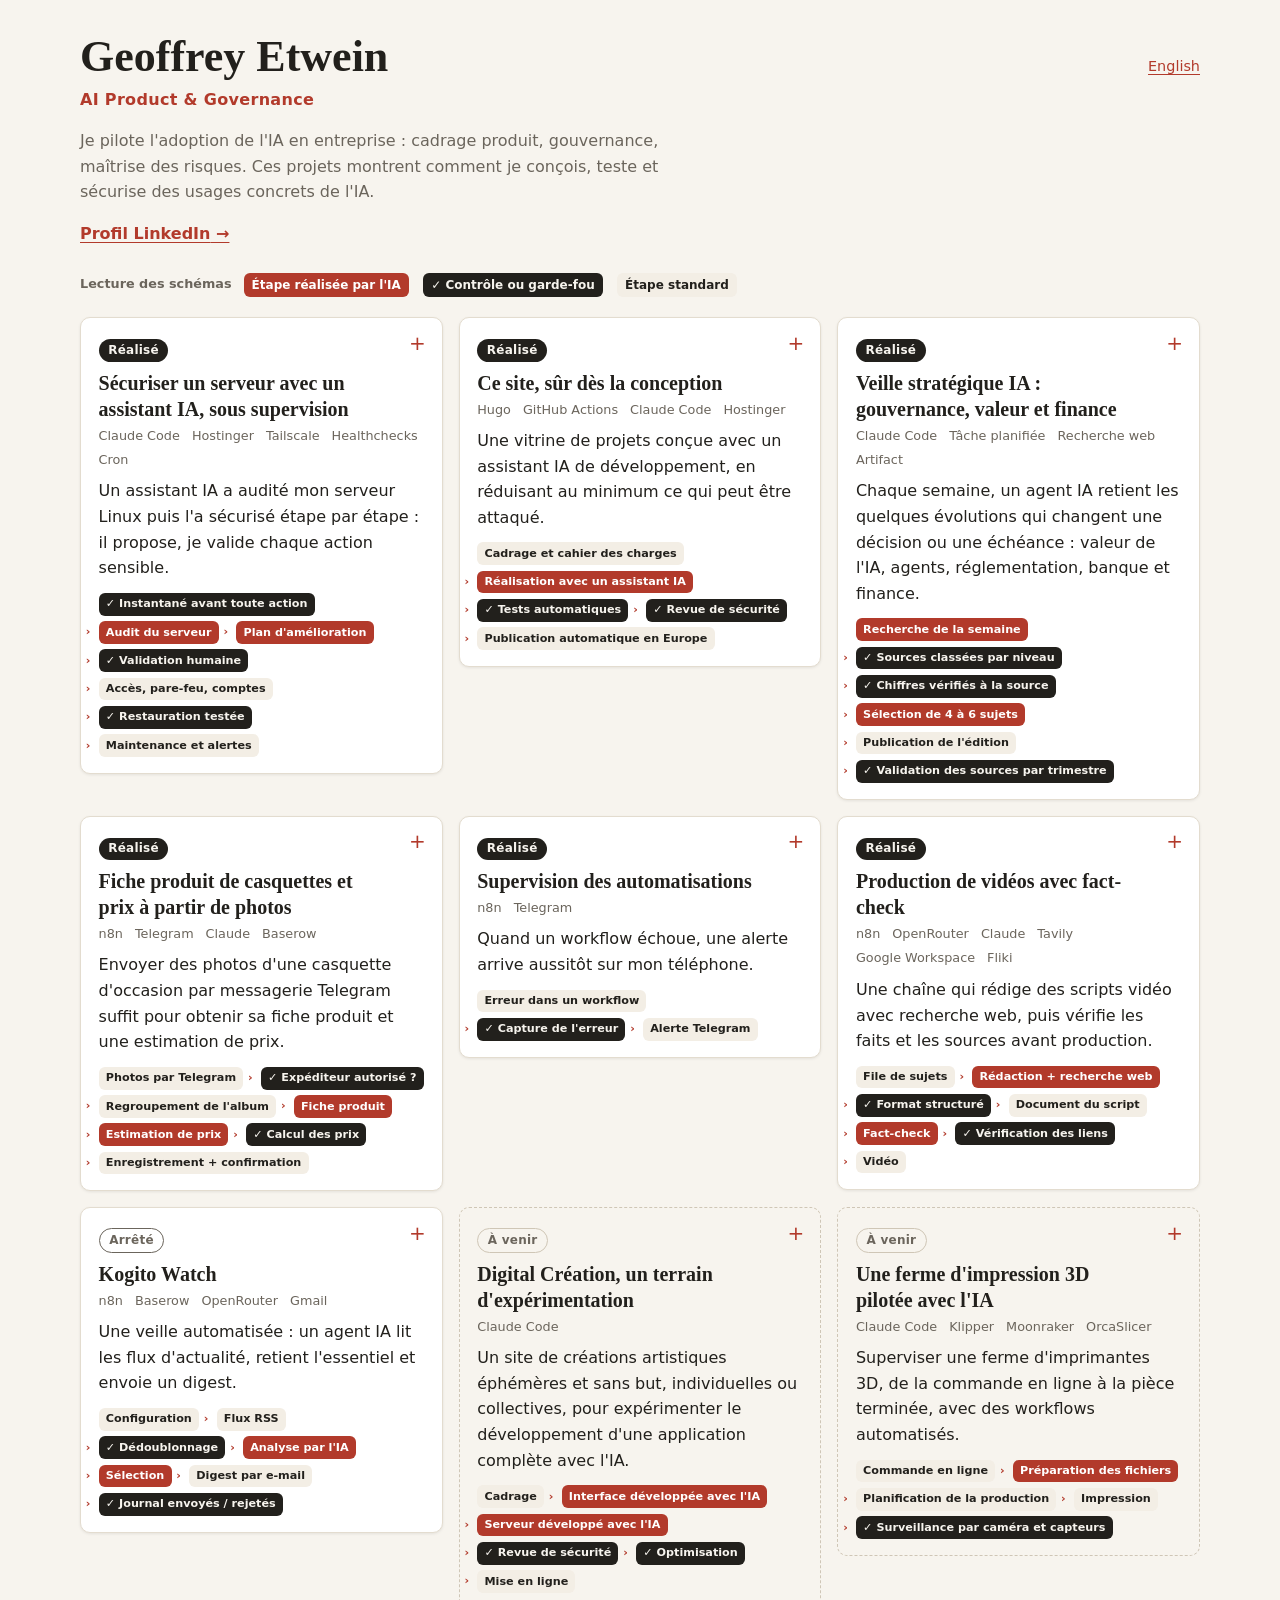
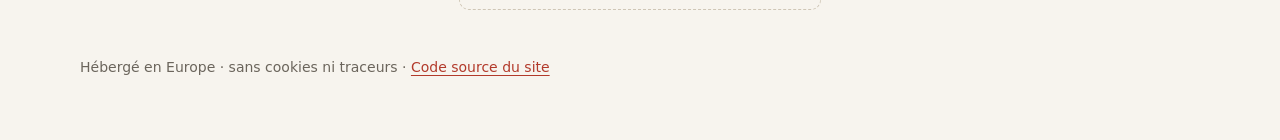
==== commit 11fe99cb: "Publication de 3a06375" ====
--- a/fr/index.html
+++ b/fr/index.html
@@ -6,17 +6,19 @@
   <title>Geoffrey Etwein · AI Product &amp; Governance</title>
   <meta name="description" content="Je pilote l&#39;adoption de l&#39;IA en entreprise : cadrage produit, gouvernance, maîtrise des risques. Ces projets montrent comment je conçois, teste et sécurise des usages concrets de l&#39;IA.">
   <meta name="referrer" content="strict-origin-when-cross-origin">
-  <link rel="stylesheet" href="/css/site.css?v=f1085010df">
+  <link rel="stylesheet" href="/css/site.css?v=9c3fc769b6">
   <link rel="alternate" hreflang="fr" href="/fr/">
   <link rel="alternate" hreflang="en" href="/en/">
 	<meta name="generator" content="Hugo 0.168.0">
 </head>
 <body>
-  <nav class="langue">
-    <a href="/en/" hreflang="en" lang="en">English</a>
-  </nav>
   <header class="entete">
-  <h1>Geoffrey Etwein</h1>
+  <div class="entete__haut">
+    <h1>Geoffrey Etwein</h1>
+    <nav class="langue">
+      <a href="/en/" hreflang="en" lang="en">English</a>
+    </nav>
+  </div>
   <p class="entete__titre">AI Product &amp; Governance</p>
   <p class="entete__texte">Je pilote l&#39;adoption de l&#39;IA en entreprise : cadrage produit, gouvernance, maîtrise des risques. Ces projets montrent comment je conçois, teste et sécurise des usages concrets de l&#39;IA.</p>
   <a class="entete__lien" href="https://www.linkedin.com/in/geoffrey-etwein/" rel="noopener noreferrer me">Profil LinkedIn</a>
@@ -193,6 +195,7 @@
       <h3>Résultat</h3>
       <p>Une édition chaque semaine depuis octobre 2026, avec un agenda des échéances tenu à jour. La page de méthode rend chaque choix de source traçable, et ses limites sont documentées : certaines sources suisses et certains sites de régulateurs restent difficiles à lire automatiquement.</p>
     </section>
+    <p class="tuile__lien"><a href="https://veille.forge74.com/fr/" rel="noopener noreferrer">Lire la veille →</a></p>
   </div>
 </details>
 
--- a/css/site.css
+++ b/css/site.css
@@ -69,7 +69,6 @@
 
 /* ---------- Mise en page ---------- */
 
-.langue,
 .entete,
 main,
 .pied {
@@ -78,11 +77,19 @@
   padding-inline: 1rem;
 }
 
+/* Première ligne de l'en-tête : le nom à gauche, le lien de langue à droite (pas de ligne à part). */
+.entete__haut {
+  display: flex;
+  flex-wrap: wrap;
+  align-items: baseline;
+  justify-content: space-between;
+  gap: 0 1rem;
+}
+
 .langue {
-  display: flex;
-  justify-content: flex-end;
-  padding-top: 1rem;
+  margin-left: auto;
   font-size: 0.9rem;
+  white-space: nowrap;
 }
 
 .entete {
@@ -294,6 +301,11 @@
   max-width: 48rem;
 }
 
+.tuile__lien {
+  margin: 1.25rem 0 0;
+  font-weight: 600;
+}
+
 /* ---------- Schéma des étapes ---------- */
 
 .schema {
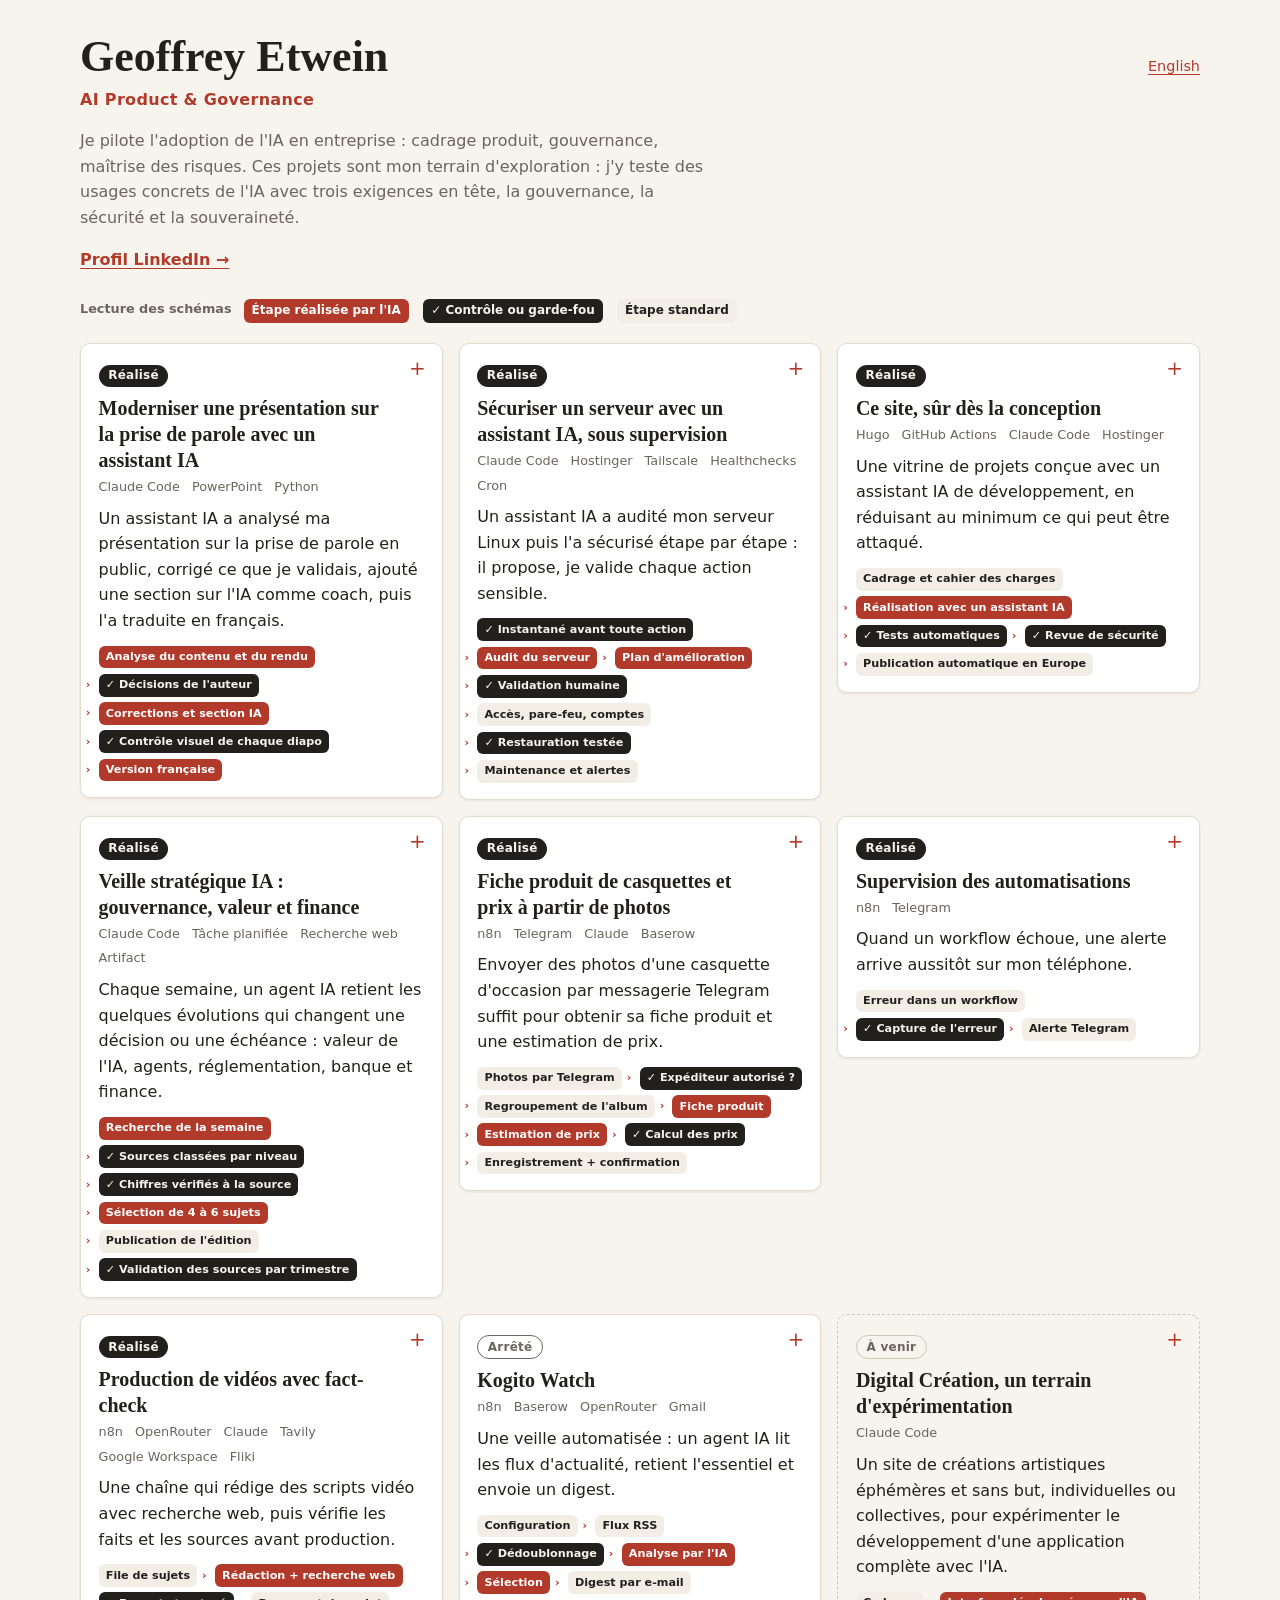
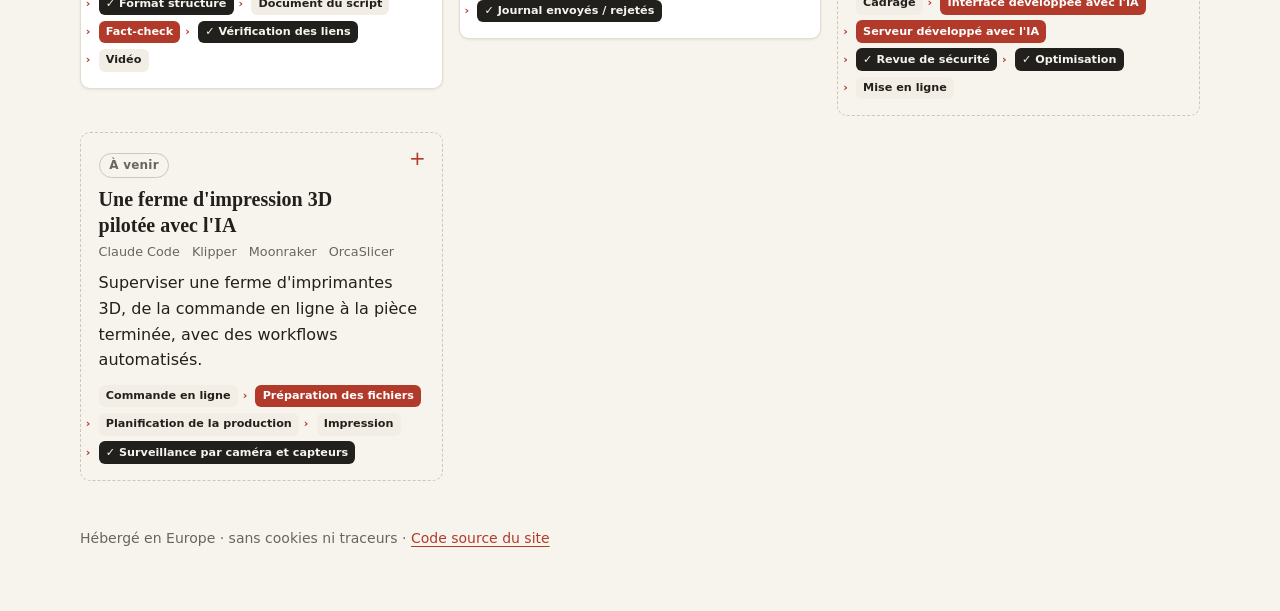
==== commit 0b595cfe: "Publication de 7bbf330" ====
--- a/fr/index.html
+++ b/fr/index.html
@@ -4,7 +4,7 @@
   <meta charset="utf-8">
   <meta name="viewport" content="width=device-width, initial-scale=1">
   <title>Geoffrey Etwein · AI Product &amp; Governance</title>
-  <meta name="description" content="Je pilote l&#39;adoption de l&#39;IA en entreprise : cadrage produit, gouvernance, maîtrise des risques. Ces projets montrent comment je conçois, teste et sécurise des usages concrets de l&#39;IA.">
+  <meta name="description" content="Je pilote l&#39;adoption de l&#39;IA en entreprise : cadrage produit, gouvernance, maîtrise des risques. Ces projets sont mon terrain d&#39;exploration : j&#39;y teste des usages concrets de l&#39;IA avec trois exigences en tête, la gouvernance, la sécurité et la souveraineté.">
   <meta name="referrer" content="strict-origin-when-cross-origin">
   <link rel="stylesheet" href="/css/site.css?v=9c3fc769b6">
   <link rel="alternate" hreflang="fr" href="/fr/">
@@ -20,7 +20,7 @@
     </nav>
   </div>
   <p class="entete__titre">AI Product &amp; Governance</p>
-  <p class="entete__texte">Je pilote l&#39;adoption de l&#39;IA en entreprise : cadrage produit, gouvernance, maîtrise des risques. Ces projets montrent comment je conçois, teste et sécurise des usages concrets de l&#39;IA.</p>
+  <p class="entete__texte">Je pilote l&#39;adoption de l&#39;IA en entreprise : cadrage produit, gouvernance, maîtrise des risques. Ces projets sont mon terrain d&#39;exploration : j&#39;y teste des usages concrets de l&#39;IA avec trois exigences en tête, la gouvernance, la sécurité et la souveraineté.</p>
   <a class="entete__lien" href="https://www.linkedin.com/in/geoffrey-etwein/" rel="noopener noreferrer me">Profil LinkedIn</a>
 </header>
 <main>
@@ -37,6 +37,55 @@
     <details class="tuile" data-statut="realise">
   <summary class="tuile__resume-bloc">
     <span class="badge badge--realise">Réalisé</span>
+    <h2 class="tuile__titre">Moderniser une présentation sur la prise de parole avec un assistant IA</h2>
+    <ul class="outils"><li>Claude Code</li><li>PowerPoint</li><li>Python</li></ul>
+    <p class="tuile__resume">Un assistant IA a analysé ma présentation sur la prise de parole en public, corrigé ce que je validais, ajouté une section sur l&#39;IA comme coach, puis l&#39;a traduite en français.</p>
+    <ol class="schema schema--compact" aria-hidden="true">
+  <li class="etape etape--ia">Analyse du contenu et du rendu</li>
+  <li class="etape etape--controle">✓ Décisions de l&#39;auteur</li>
+  <li class="etape etape--ia">Corrections et section IA</li>
+  <li class="etape etape--controle">✓ Contrôle visuel de chaque diapo</li>
+  <li class="etape etape--ia">Version française</li>
+</ol>
+
+  </summary>
+  <div class="tuile__corps">
+    <ol class="schema" aria-label="Étapes du projet">
+  <li class="etape etape--ia">Analyse du contenu et du rendu</li>
+  <li class="etape etape--controle">✓ Décisions de l&#39;auteur</li>
+  <li class="etape etape--ia">Corrections et section IA</li>
+  <li class="etape etape--controle">✓ Contrôle visuel de chaque diapo</li>
+  <li class="etape etape--ia">Version française</li>
+</ol>
+
+    <section class="bloc bloc--probleme">
+      <h3>Problème</h3>
+      <p>Je donne une intervention de deux heures sur la prise de parole en public à des étudiants de Master et de doctorat en informatique. Ma présentation datait de 2023 : coquilles, textes illisibles en salle, une étude scientifique citée de façon inexacte, aucune conclusion ni appel à l&rsquo;action, et rien sur l&rsquo;apport de l&rsquo;IA.</p>
+    </section>
+    <section class="bloc bloc--solution">
+      <h3>Solution</h3>
+      <p>Un assistant IA de développement a lu les 26 diapositives, leurs notes et leur rendu dans PowerPoint, puis il a livré une analyse du fond et de la forme. J&rsquo;ai tranché point par point : ce qui était volontaire est resté, comme deux diapositives sans titre ou un exemple de mauvais style. Il a ensuite appliqué les corrections retenues, retiré l&rsquo;étude mal employée et ajouté une section « L&rsquo;IA comme coach » : préparer son message, répéter, se faire transcrire, mesurer son débit et ses mots parasites, avec des liens vers des outils et des exemples prêts à l&rsquo;emploi dans les notes. La présentation se termine désormais par un résumé et un appel à l&rsquo;action pour les étudiants. Une version française complète a suivi.</p>
+    </section>
+    <section class="bloc bloc--risques">
+      <h3>Risques &amp; garde-fous</h3>
+      <ul>
+<li><strong>Erreur scientifique</strong> → l&rsquo;assistant a signalé l&rsquo;étude citée de façon inexacte ; elle a été retirée de la présentation, et chaque référence écrite de mémoire était signalée « à vérifier ».</li>
+<li><strong>Perte du style de l&rsquo;auteur</strong> → aucune correction appliquée sans ma décision ; les choix volontaires ont été conservés.</li>
+<li><strong>Défauts d&rsquo;affichage</strong> → chaque diapositive a été rendue dans PowerPoint et contrôlée visuellement, en anglais comme en français.</li>
+<li><strong>Original écrasé</strong> → chaque version a été enregistrée dans un nouveau fichier, l&rsquo;original restant intact.</li>
+<li><strong>Mauvais usage de l&rsquo;IA par le public</strong> → la section IA rappelle ses limites : ne jamais lire un texte généré, vérifier les faits, préférer un modèle local pour des travaux non publiés.</li>
+</ul>
+    </section>
+    <section class="bloc bloc--resultat">
+      <h3>Résultat</h3>
+      <p>Une présentation de 31 diapositives, en anglais et en français, plus lisible, sans erreur connue, et qui montre aux étudiants comment se servir de l&rsquo;IA pour répéter sans lui laisser la parole.</p>
+    </section>
+  </div>
+</details>
+
+    <details class="tuile" data-statut="realise">
+  <summary class="tuile__resume-bloc">
+    <span class="badge badge--realise">Réalisé</span>
     <h2 class="tuile__titre">Sécuriser un serveur avec un assistant IA, sous supervision</h2>
     <ul class="outils"><li>Claude Code</li><li>Hostinger</li><li>Tailscale</li><li>Healthchecks</li><li>Cron</li></ul>
     <p class="tuile__resume">Un assistant IA a audité mon serveur Linux puis l&#39;a sécurisé étape par étape : il propose, je valide chaque action sensible.</p>
